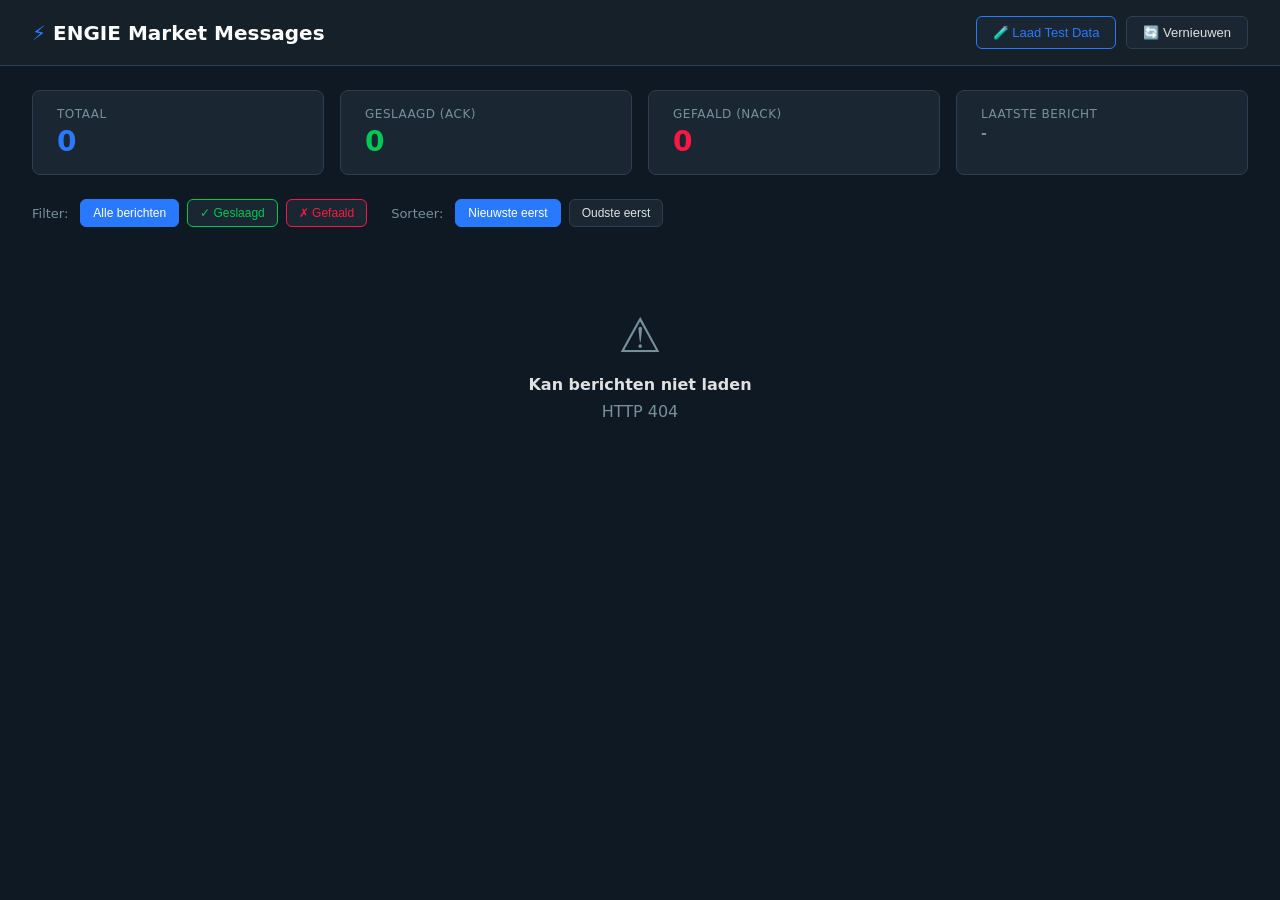
==== src/main/resources/static/index.html @ 73f0f7ab "added html css" ====
<!DOCTYPE html>
<html lang="nl">
<head>
    <meta charset="UTF-8">
    <meta name="viewport" content="width=device-width, initial-scale=1.0">
    <title>ENGIE Market Messages Dashboard</title>
    <style>
        :root {
            --green: #00c853;
            --red: #ff1744;
            --orange: #ff9100;
            --blue: #2979ff;
            --gray: #90a4ae;
            --bg: #0f1923;
            --card: #1a2733;
            --card-hover: #223344;
            --text: #e0e0e0;
            --text-muted: #78909c;
            --border: #2c3e50;
            --header-bg: #162029;
        }

        * { margin: 0; padding: 0; box-sizing: border-box; }

        body {
            font-family: 'Segoe UI', system-ui, -apple-system, sans-serif;
            background: var(--bg);
            color: var(--text);
            min-height: 100vh;
        }

        header {
            background: var(--header-bg);
            border-bottom: 1px solid var(--border);
            padding: 16px 32px;
            display: flex;
            align-items: center;
            justify-content: space-between;
            position: sticky;
            top: 0;
            z-index: 100;
        }

        header h1 {
            font-size: 20px;
            font-weight: 600;
            color: #fff;
        }

        header h1 span { color: var(--blue); }

        .header-actions {
            display: flex;
            gap: 10px;
            align-items: center;
        }

        .btn {
            padding: 8px 16px;
            border: 1px solid var(--border);
            border-radius: 6px;
            background: var(--card);
            color: var(--text);
            cursor: pointer;
            font-size: 13px;
            transition: all 0.15s;
            display: flex;
            align-items: center;
            gap: 6px;
        }

        .btn:hover { background: var(--card-hover); border-color: var(--blue); }
        .btn.active { background: var(--blue); color: #fff; border-color: var(--blue); }
        .btn-green { border-color: var(--green); color: var(--green); }
        .btn-green:hover, .btn-green.active { background: var(--green); color: #fff; }
        .btn-red { border-color: var(--red); color: var(--red); }
        .btn-red:hover, .btn-red.active { background: var(--red); color: #fff; }
        .btn-blue { border-color: var(--blue); color: var(--blue); }
        .btn-blue:hover { background: var(--blue); color: #fff; }

        .container {
            max-width: 1400px;
            margin: 0 auto;
            padding: 24px 32px;
        }

        .stats-bar {
            display: flex;
            gap: 16px;
            margin-bottom: 24px;
        }

        .stat-card {
            background: var(--card);
            border: 1px solid var(--border);
            border-radius: 8px;
            padding: 16px 24px;
            flex: 1;
            display: flex;
            flex-direction: column;
            gap: 4px;
        }

        .stat-card .label { font-size: 12px; color: var(--text-muted); text-transform: uppercase; letter-spacing: 0.5px; }
        .stat-card .value { font-size: 28px; font-weight: 700; }
        .stat-card .value.green { color: var(--green); }
        .stat-card .value.red { color: var(--red); }
        .stat-card .value.blue { color: var(--blue); }

        .filter-bar {
            display: flex;
            gap: 8px;
            margin-bottom: 20px;
            flex-wrap: wrap;
            align-items: center;
        }

        .filter-bar .label {
            font-size: 13px;
            color: var(--text-muted);
            margin-right: 4px;
        }

        .message-list {
            display: flex;
            flex-direction: column;
            gap: 8px;
        }

        .message-item {
            background: var(--card);
            border: 1px solid var(--border);
            border-radius: 8px;
            padding: 16px 20px;
            cursor: pointer;
            transition: all 0.15s;
            display: grid;
            grid-template-columns: 40px 1fr 160px 140px 120px;
            align-items: center;
            gap: 16px;
        }

        .message-item:hover {
            background: var(--card-hover);
            border-color: var(--blue);
            transform: translateX(2px);
        }

        .message-item.selected {
            border-color: var(--blue);
            background: var(--card-hover);
        }

        .status-icon {
            width: 36px;
            height: 36px;
            border-radius: 50%;
            display: flex;
            align-items: center;
            justify-content: center;
            font-size: 18px;
            font-weight: 700;
        }

        .status-icon.success { background: rgba(0,200,83,0.15); color: var(--green); }
        .status-icon.failed { background: rgba(255,23,68,0.15); color: var(--red); }
        .status-icon.processing { background: rgba(41,121,255,0.15); color: var(--blue); }
        .status-icon.parked { background: rgba(255,145,0,0.15); color: var(--orange); }

        .message-info h3 {
            font-size: 14px;
            font-weight: 600;
            margin-bottom: 3px;
        }

        .message-info .uuid {
            font-size: 12px;
            color: var(--text-muted);
            font-family: 'Cascadia Code', 'Fira Code', monospace;
        }

        .message-type { font-size: 12px; color: var(--text-muted); }
        .message-time { font-size: 12px; color: var(--text-muted); }

        .message-status {
            font-size: 12px;
            font-weight: 600;
            padding: 4px 10px;
            border-radius: 12px;
            text-align: center;
            width: fit-content;
            justify-self: end;
        }

        .message-status.COMPLETED { background: rgba(0,200,83,0.15); color: var(--green); }
        .message-status.FAILED { background: rgba(255,23,68,0.15); color: var(--red); }
        .message-status.PROCESSING { background: rgba(41,121,255,0.15); color: var(--blue); }
        .message-status.PARKED { background: rgba(255,145,0,0.15); color: var(--orange); }
        .message-status.RECEIVED { background: rgba(144,164,174,0.15); color: var(--gray); }

        /* Detail panel */
        .detail-panel {
            position: fixed;
            top: 0;
            right: -700px;
            width: 700px;
            height: 100vh;
            background: var(--header-bg);
            border-left: 1px solid var(--border);
            z-index: 200;
            transition: right 0.3s ease;
            display: flex;
            flex-direction: column;
            overflow: hidden;
        }

        .detail-panel.open { right: 0; }

        .detail-header {
            padding: 20px 24px;
            border-bottom: 1px solid var(--border);
            display: flex;
            justify-content: space-between;
            align-items: flex-start;
        }

        .detail-header h2 { font-size: 16px; font-weight: 600; }
        .detail-header .uuid-detail {
            font-size: 12px;
            color: var(--text-muted);
            font-family: 'Cascadia Code', 'Fira Code', monospace;
            margin-top: 4px;
        }

        .close-btn {
            background: none;
            border: none;
            color: var(--text-muted);
            font-size: 24px;
            cursor: pointer;
            padding: 4px;
            line-height: 1;
        }
        .close-btn:hover { color: #fff; }

        .detail-body {
            flex: 1;
            overflow-y: auto;
            padding: 24px;
        }

        .detail-meta {
            display: grid;
            grid-template-columns: 1fr 1fr;
            gap: 12px;
            margin-bottom: 28px;
        }

        .meta-item {
            background: var(--card);
            border-radius: 6px;
            padding: 10px 14px;
        }

        .meta-item .meta-label { font-size: 11px; color: var(--text-muted); text-transform: uppercase; letter-spacing: 0.5px; }
        .meta-item .meta-value { font-size: 14px; font-weight: 500; margin-top: 2px; }

        .pipeline-title {
            font-size: 15px;
            font-weight: 600;
            margin-bottom: 16px;
            color: #fff;
        }

        .pipeline {
            position: relative;
        }

        .phase-group {
            margin-bottom: 20px;
        }

        .phase-label {
            font-size: 11px;
            color: var(--text-muted);
            text-transform: uppercase;
            letter-spacing: 1px;
            padding: 6px 12px;
            background: rgba(41,121,255,0.08);
            border-radius: 4px;
            margin-bottom: 8px;
            display: inline-block;
        }

        .step-item {
            display: flex;
            align-items: flex-start;
            gap: 12px;
            padding: 10px 0;
            position: relative;
        }

        .step-item:not(:last-child)::after {
            content: '';
            position: absolute;
            left: 15px;
            top: 40px;
            bottom: -10px;
            width: 2px;
            background: var(--border);
        }

        .step-icon {
            width: 32px;
            height: 32px;
            border-radius: 50%;
            display: flex;
            align-items: center;
            justify-content: center;
            font-size: 14px;
            font-weight: 700;
            flex-shrink: 0;
            position: relative;
            z-index: 1;
        }

        .step-icon.COMPLETED { background: rgba(0,200,83,0.2); color: var(--green); }
        .step-icon.FAILED { background: rgba(255,23,68,0.2); color: var(--red); }
        .step-icon.SKIPPED { background: rgba(144,164,174,0.1); color: var(--gray); }
        .step-icon.PENDING { background: rgba(144,164,174,0.1); color: var(--gray); }
        .step-icon.IN_PROGRESS { background: rgba(41,121,255,0.2); color: var(--blue); }

        .step-content { flex: 1; min-width: 0; }

        .step-header {
            display: flex;
            justify-content: space-between;
            align-items: center;
            margin-bottom: 2px;
        }

        .step-name {
            font-size: 13px;
            font-weight: 500;
        }

        .step-code-label {
            font-size: 11px;
            color: var(--text-muted);
            font-family: 'Cascadia Code', 'Fira Code', monospace;
            background: rgba(144,164,174,0.1);
            padding: 2px 6px;
            border-radius: 3px;
        }

        .step-result {
            font-size: 12px;
            color: var(--text-muted);
            margin-top: 3px;
        }

        .step-error {
            font-size: 12px;
            color: var(--red);
            margin-top: 4px;
            background: rgba(255,23,68,0.08);
            padding: 6px 10px;
            border-radius: 4px;
            border-left: 3px solid var(--red);
        }

        .step-time {
            font-size: 11px;
            color: var(--text-muted);
            margin-top: 3px;
        }

        .overlay {
            position: fixed;
            inset: 0;
            background: rgba(0,0,0,0.5);
            z-index: 150;
            display: none;
        }

        .overlay.show { display: block; }

        .loading {
            text-align: center;
            padding: 40px;
            color: var(--text-muted);
        }

        .loading .spinner {
            width: 32px;
            height: 32px;
            border: 3px solid var(--border);
            border-top-color: var(--blue);
            border-radius: 50%;
            animation: spin 0.8s linear infinite;
            margin: 0 auto 12px;
        }

        @keyframes spin { to { transform: rotate(360deg); } }

        .empty-state {
            text-align: center;
            padding: 60px 20px;
            color: var(--text-muted);
        }

        .empty-state .icon { font-size: 48px; margin-bottom: 12px; }
        .empty-state h3 { font-size: 16px; color: var(--text); margin-bottom: 8px; }

        .response-badge {
            display: inline-block;
            font-size: 11px;
            font-weight: 700;
            padding: 2px 8px;
            border-radius: 3px;
            margin-left: 8px;
        }

        .response-badge.ACK { background: rgba(0,200,83,0.2); color: var(--green); }
        .response-badge.NACK { background: rgba(255,23,68,0.2); color: var(--red); }

        .toast {
            position: fixed;
            bottom: 24px;
            right: 24px;
            background: var(--card);
            border: 1px solid var(--green);
            color: var(--green);
            padding: 12px 20px;
            border-radius: 8px;
            font-size: 13px;
            z-index: 300;
            transform: translateY(100px);
            opacity: 0;
            transition: all 0.3s;
        }

        .toast.show { transform: translateY(0); opacity: 1; }

        .sort-btn {
            font-size: 12px;
            padding: 6px 12px;
        }

        @media (max-width: 900px) {
            .message-item {
                grid-template-columns: 36px 1fr;
                gap: 10px;
            }
            .message-type, .message-time { display: none; }
            .detail-panel { width: 100%; right: -100%; }
        }
    </style>
</head>
<body>

<header>
    <h1><span>⚡</span> ENGIE Market Messages</h1>
    <div class="header-actions">
        <button class="btn btn-blue" onclick="loadTestData()">🧪 Laad Test Data</button>
        <button class="btn" onclick="loadMessages()">🔄 Vernieuwen</button>
    </div>
</header>

<div class="container">
    <div class="stats-bar">
        <div class="stat-card">
            <span class="label">Totaal</span>
            <span class="value blue" id="totalCount">0</span>
        </div>
        <div class="stat-card">
            <span class="label">Geslaagd (ACK)</span>
            <span class="value green" id="successCount">0</span>
        </div>
        <div class="stat-card">
            <span class="label">Gefaald (NACK)</span>
            <span class="value red" id="failedCount">0</span>
        </div>
        <div class="stat-card">
            <span class="label">Laatste bericht</span>
            <span class="value" id="lastTime" style="font-size:14px; color: var(--text-muted)">-</span>
        </div>
    </div>

    <div class="filter-bar">
        <span class="label">Filter:</span>
        <button class="btn sort-btn active" data-filter="all" onclick="setFilter('all')">Alle berichten</button>
        <button class="btn sort-btn btn-green" data-filter="success" onclick="setFilter('success')">✓ Geslaagd</button>
        <button class="btn sort-btn btn-red" data-filter="failed" onclick="setFilter('failed')">✗ Gefaald</button>
        <span class="label" style="margin-left: 16px;">Sorteer:</span>
        <button class="btn sort-btn active" data-sort="newest" onclick="setSort('newest')">Nieuwste eerst</button>
        <button class="btn sort-btn" data-sort="oldest" onclick="setSort('oldest')">Oudste eerst</button>
    </div>

    <div class="message-list" id="messageList">
        <div class="loading">
            <div class="spinner"></div>
            Berichten laden...
        </div>
    </div>
</div>

<div class="overlay" id="overlay" onclick="closeDetail()"></div>

<div class="detail-panel" id="detailPanel">
    <div class="detail-header">
        <div>
            <h2 id="detailTitle">Bericht Details</h2>
            <div class="uuid-detail" id="detailUuid"></div>
        </div>
        <button class="close-btn" onclick="closeDetail()">×</button>
    </div>
    <div class="detail-body" id="detailBody">
        <!-- Filled by JS -->
    </div>
</div>

<div class="toast" id="toast"></div>

<script>
    const API_BASE = '/api/messages';
    let allMessages = [];
    let currentFilter = 'all';
    let currentSort = 'newest';

    // Startup
    document.addEventListener('DOMContentLoaded', loadMessages);

    async function loadMessages() {
        const list = document.getElementById('messageList');
        list.innerHTML = '<div class="loading"><div class="spinner"></div>Berichten laden...</div>';

        try {
            const res = await fetch(API_BASE);
            if (!res.ok) throw new Error(`HTTP ${res.status}`);
            allMessages = await res.json();
            updateStats();
            renderMessages();
        } catch (e) {
            list.innerHTML = `<div class="empty-state">
                <div class="icon">⚠️</div>
                <h3>Kan berichten niet laden</h3>
                <p>${e.message}</p>
            </div>`;
        }
    }

    function updateStats() {
        const total = allMessages.length;
        const success = allMessages.filter(m => m.responseType === 'ACK').length;
        const failed = allMessages.filter(m => m.responseType === 'NACK' || m.status === 'FAILED').length;

        document.getElementById('totalCount').textContent = total;
        document.getElementById('successCount').textContent = success;
        document.getElementById('failedCount').textContent = failed;

        if (total > 0) {
            const sorted = [...allMessages].sort((a, b) =>
                new Date(b.receivedAt) - new Date(a.receivedAt));
            document.getElementById('lastTime').textContent = formatTime(sorted[0].receivedAt);
        }
    }

    function renderMessages() {
        const list = document.getElementById('messageList');
        let filtered = [...allMessages];

        // Apply filter
        if (currentFilter === 'success') {
            filtered = filtered.filter(m => m.responseType === 'ACK');
        } else if (currentFilter === 'failed') {
            filtered = filtered.filter(m => m.responseType === 'NACK' || m.status === 'FAILED');
        }

        // Apply sort
        filtered.sort((a, b) => {
            const da = new Date(a.receivedAt);
            const db = new Date(b.receivedAt);
            return currentSort === 'newest' ? db - da : da - db;
        });

        if (filtered.length === 0) {
            list.innerHTML = `<div class="empty-state">
                <div class="icon">📭</div>
                <h3>Geen berichten gevonden</h3>
                <p>${currentFilter !== 'all' ? 'Probeer een ander filter' : 'Klik op "Laad Test Data" om te beginnen'}</p>
            </div>`;
            return;
        }

        list.innerHTML = filtered.map(m => {
            const isSuccess = m.responseType === 'ACK';
            const isFailed = m.responseType === 'NACK' || m.status === 'FAILED';
            const isParked = m.status === 'PARKED';
            const statusClass = isSuccess ? 'success' : isFailed ? 'failed' : isParked ? 'parked' : 'processing';
            const icon = isSuccess ? '✓' : isFailed ? '✗' : isParked ? '⏸' : '⟳';

            const failedSteps = (m.steps || []).filter(s => s.status === 'FAILED').length;
            const totalSteps = (m.steps || []).length;
            const passedSteps = (m.steps || []).filter(s => s.status === 'COMPLETED').length;

            return `<div class="message-item" onclick="openDetail('${m.messageUuid}')">
                <div class="status-icon ${statusClass}">${icon}</div>
                <div class="message-info">
                    <h3>${m.messageType || 'Onbekend type'}
                        ${m.responseType ? `<span class="response-badge ${m.responseType}">${m.responseType}</span>` : ''}
                    </h3>
                    <div class="uuid">${m.messageUuid}</div>
                </div>
                <div class="message-type">
                    <div style="font-size:12px">Stappen: ${passedSteps}/${totalSteps} ✓</div>
                    ${failedSteps > 0 ? `<div style="font-size:12px; color:var(--red)">${failedSteps} gefaald</div>` : ''}
                </div>
                <div class="message-time">${formatTime(m.receivedAt)}</div>
                <div class="message-status ${m.status}">${m.status}</div>
            </div>`;
        }).join('');
    }

    async function openDetail(uuid) {
        const panel = document.getElementById('detailPanel');
        const overlay = document.getElementById('overlay');
        const body = document.getElementById('detailBody');

        panel.classList.add('open');
        overlay.classList.add('show');
        body.innerHTML = '<div class="loading"><div class="spinner"></div>Details laden...</div>';

        try {
            const res = await fetch(`${API_BASE}/${uuid}`);
            if (!res.ok) throw new Error(`HTTP ${res.status}`);
            const msg = await res.json();

            document.getElementById('detailTitle').innerHTML =
                `${msg.messageType || 'Bericht'} ${msg.responseType ? `<span class="response-badge ${msg.responseType}">${msg.responseType}</span>` : ''}`;
            document.getElementById('detailUuid').textContent = msg.messageUuid;

            const metaHtml = `
                <div class="detail-meta">
                    <div class="meta-item">
                        <div class="meta-label">Status</div>
                        <div class="meta-value">${msg.status}</div>
                    </div>
                    <div class="meta-item">
                        <div class="meta-label">Prioriteit</div>
                        <div class="meta-value">${msg.priority || '-'}</div>
                    </div>
                    <div class="meta-item">
                        <div class="meta-label">Ontvangen</div>
                        <div class="meta-value">${formatTime(msg.receivedAt)}</div>
                    </div>
                    <div class="meta-item">
                        <div class="meta-label">Afgerond</div>
                        <div class="meta-value">${msg.completedAt ? formatTime(msg.completedAt) : '-'}</div>
                    </div>
                    <div class="meta-item">
                        <div class="meta-label">Huidige stap</div>
                        <div class="meta-value">${msg.currentStep || '-'}</div>
                    </div>
                    <div class="meta-item">
                        <div class="meta-label">Response Type</div>
                        <div class="meta-value">${msg.responseType || '-'}</div>
                    </div>
                </div>`;

            // Group steps by phase
            const steps = msg.steps || [];
            const phases = {};
            steps.forEach(s => {
                if (!phases[s.phaseName]) phases[s.phaseName] = [];
                phases[s.phaseName].push(s);
            });

            let pipelineHtml = '<div class="pipeline-title">Pipeline Stappen</div><div class="pipeline">';

            for (const [phase, phaseSteps] of Object.entries(phases)) {
                pipelineHtml += `<div class="phase-group">
                    <div class="phase-label">${phase}</div>`;

                phaseSteps.forEach(s => {
                    const icon = getStepIcon(s.status);
                    const duration = s.startedAt && s.completedAt ?
                        `${(new Date(s.completedAt) - new Date(s.startedAt))}ms` : '';

                    pipelineHtml += `<div class="step-item">
                        <div class="step-icon ${s.status}">${icon}</div>
                        <div class="step-content">
                            <div class="step-header">
                                <span class="step-name">${s.stepName}</span>
                                <span class="step-code-label">${s.stepCode}</span>
                            </div>
                            ${s.resultMessage ? `<div class="step-result">${escapeHtml(s.resultMessage)}</div>` : ''}
                            ${s.errorMessage ? `<div class="step-error">⚠ ${escapeHtml(s.errorMessage)}</div>` : ''}
                            ${duration ? `<div class="step-time">⏱ ${duration}</div>` : ''}
                        </div>
                    </div>`;
                });

                pipelineHtml += '</div>';
            }

            pipelineHtml += '</div>';
            body.innerHTML = metaHtml + pipelineHtml;
        } catch (e) {
            body.innerHTML = `<div class="empty-state"><h3>Fout bij laden</h3><p>${e.message}</p></div>`;
        }
    }

    function closeDetail() {
        document.getElementById('detailPanel').classList.remove('open');
        document.getElementById('overlay').classList.remove('show');
    }

    function setFilter(filter) {
        currentFilter = filter;
        document.querySelectorAll('[data-filter]').forEach(b => {
            b.classList.toggle('active', b.dataset.filter === filter);
        });
        renderMessages();
    }

    function setSort(sort) {
        currentSort = sort;
        document.querySelectorAll('[data-sort]').forEach(b => {
            b.classList.toggle('active', b.dataset.sort === sort);
        });
        renderMessages();
    }

    async function loadTestData() {
        const btn = event.target;
        btn.disabled = true;
        btn.textContent = '⏳ Laden...';

        try {
            const res = await fetch('/api/test/seed', { method: 'POST' });
            if (!res.ok) throw new Error(`HTTP ${res.status}`);
            const data = await res.json();
            showToast(`✓ ${data.message}`);
            await loadMessages();
        } catch (e) {
            showToast(`✗ Fout: ${e.message}`);
        } finally {
            btn.disabled = false;
            btn.textContent = '🧪 Laad Test Data';
        }
    }

    function getStepIcon(status) {
        switch(status) {
            case 'COMPLETED': return '✓';
            case 'FAILED': return '✗';
            case 'SKIPPED': return '–';
            case 'IN_PROGRESS': return '⟳';
            default: return '○';
        }
    }

    function formatTime(dateStr) {
        if (!dateStr) return '-';
        const d = new Date(dateStr);
        return d.toLocaleString('nl-NL', {
            day: '2-digit', month: '2-digit', year: 'numeric',
            hour: '2-digit', minute: '2-digit', second: '2-digit'
        });
    }

    function escapeHtml(str) {
        const div = document.createElement('div');
        div.textContent = str;
        return div.innerHTML;
    }

    function showToast(msg) {
        const toast = document.getElementById('toast');
        toast.textContent = msg;
        toast.classList.add('show');
        setTimeout(() => toast.classList.remove('show'), 3000);
    }

    // Keyboard shortcut
    document.addEventListener('keydown', e => {
        if (e.key === 'Escape') closeDetail();
    });
</script>

</body>
</html>
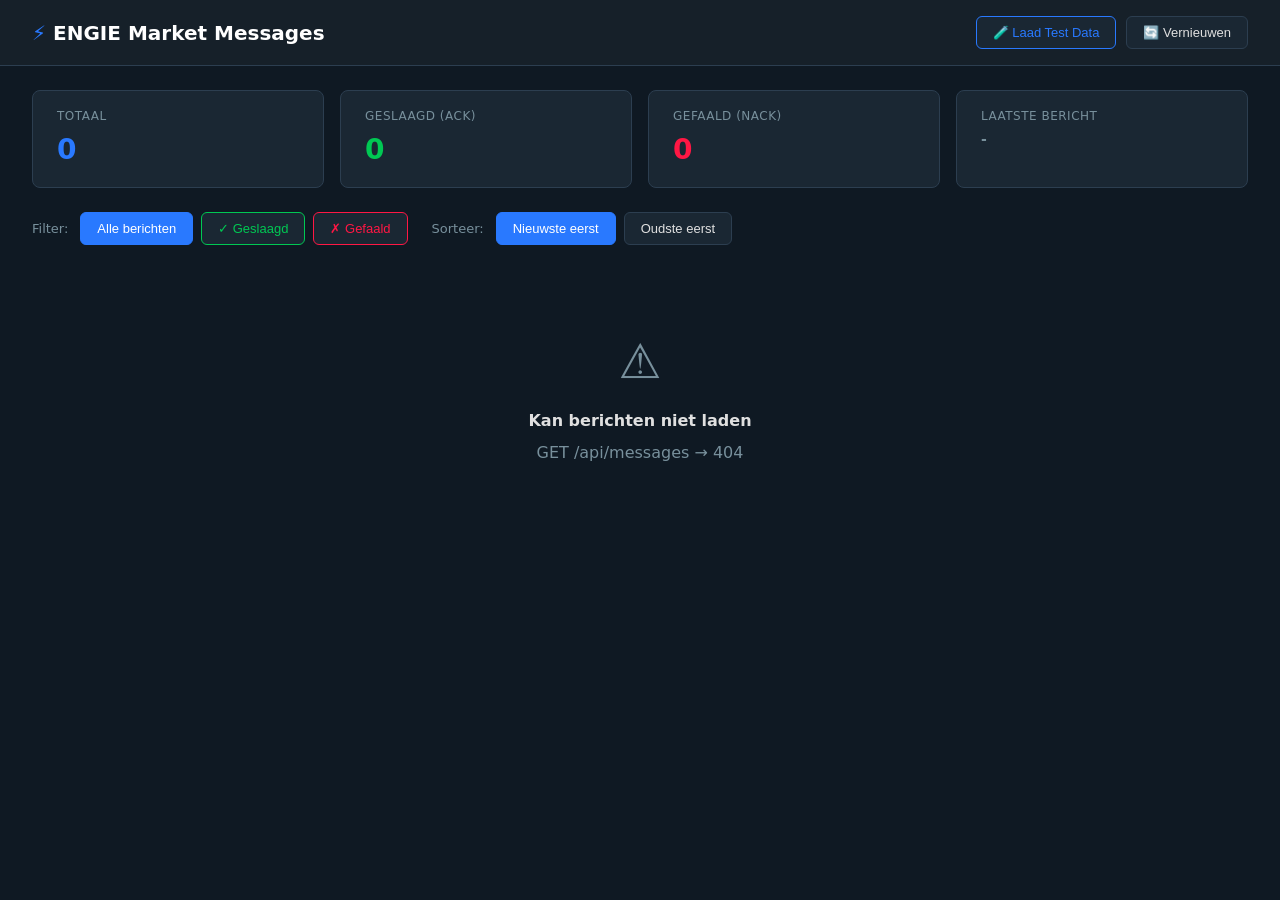
==== commit b202274c: "website" ====
--- a/src/main/resources/static/index.html
+++ b/src/main/resources/static/index.html
@@ -4,790 +4,91 @@
     <meta charset="UTF-8">
     <meta name="viewport" content="width=device-width, initial-scale=1.0">
     <title>ENGIE Market Messages Dashboard</title>
-    <style>
-        :root {
-            --green: #00c853;
-            --red: #ff1744;
-            --orange: #ff9100;
-            --blue: #2979ff;
-            --gray: #90a4ae;
-            --bg: #0f1923;
-            --card: #1a2733;
-            --card-hover: #223344;
-            --text: #e0e0e0;
-            --text-muted: #78909c;
-            --border: #2c3e50;
-            --header-bg: #162029;
-        }
-
-        * { margin: 0; padding: 0; box-sizing: border-box; }
-
-        body {
-            font-family: 'Segoe UI', system-ui, -apple-system, sans-serif;
-            background: var(--bg);
-            color: var(--text);
-            min-height: 100vh;
-        }
-
-        header {
-            background: var(--header-bg);
-            border-bottom: 1px solid var(--border);
-            padding: 16px 32px;
-            display: flex;
-            align-items: center;
-            justify-content: space-between;
-            position: sticky;
-            top: 0;
-            z-index: 100;
-        }
-
-        header h1 {
-            font-size: 20px;
-            font-weight: 600;
-            color: #fff;
-        }
-
-        header h1 span { color: var(--blue); }
-
-        .header-actions {
-            display: flex;
-            gap: 10px;
-            align-items: center;
-        }
-
-        .btn {
-            padding: 8px 16px;
-            border: 1px solid var(--border);
-            border-radius: 6px;
-            background: var(--card);
-            color: var(--text);
-            cursor: pointer;
-            font-size: 13px;
-            transition: all 0.15s;
-            display: flex;
-            align-items: center;
-            gap: 6px;
-        }
-
-        .btn:hover { background: var(--card-hover); border-color: var(--blue); }
-        .btn.active { background: var(--blue); color: #fff; border-color: var(--blue); }
-        .btn-green { border-color: var(--green); color: var(--green); }
-        .btn-green:hover, .btn-green.active { background: var(--green); color: #fff; }
-        .btn-red { border-color: var(--red); color: var(--red); }
-        .btn-red:hover, .btn-red.active { background: var(--red); color: #fff; }
-        .btn-blue { border-color: var(--blue); color: var(--blue); }
-        .btn-blue:hover { background: var(--blue); color: #fff; }
-
-        .container {
-            max-width: 1400px;
-            margin: 0 auto;
-            padding: 24px 32px;
-        }
-
-        .stats-bar {
-            display: flex;
-            gap: 16px;
-            margin-bottom: 24px;
-        }
-
-        .stat-card {
-            background: var(--card);
-            border: 1px solid var(--border);
-            border-radius: 8px;
-            padding: 16px 24px;
-            flex: 1;
-            display: flex;
-            flex-direction: column;
-            gap: 4px;
-        }
-
-        .stat-card .label { font-size: 12px; color: var(--text-muted); text-transform: uppercase; letter-spacing: 0.5px; }
-        .stat-card .value { font-size: 28px; font-weight: 700; }
-        .stat-card .value.green { color: var(--green); }
-        .stat-card .value.red { color: var(--red); }
-        .stat-card .value.blue { color: var(--blue); }
-
-        .filter-bar {
-            display: flex;
-            gap: 8px;
-            margin-bottom: 20px;
-            flex-wrap: wrap;
-            align-items: center;
-        }
-
-        .filter-bar .label {
-            font-size: 13px;
-            color: var(--text-muted);
-            margin-right: 4px;
-        }
-
-        .message-list {
-            display: flex;
-            flex-direction: column;
-            gap: 8px;
-        }
-
-        .message-item {
-            background: var(--card);
-            border: 1px solid var(--border);
-            border-radius: 8px;
-            padding: 16px 20px;
-            cursor: pointer;
-            transition: all 0.15s;
-            display: grid;
-            grid-template-columns: 40px 1fr 160px 140px 120px;
-            align-items: center;
-            gap: 16px;
-        }
-
-        .message-item:hover {
-            background: var(--card-hover);
-            border-color: var(--blue);
-            transform: translateX(2px);
-        }
-
-        .message-item.selected {
-            border-color: var(--blue);
-            background: var(--card-hover);
-        }
-
-        .status-icon {
-            width: 36px;
-            height: 36px;
-            border-radius: 50%;
-            display: flex;
-            align-items: center;
-            justify-content: center;
-            font-size: 18px;
-            font-weight: 700;
-        }
-
-        .status-icon.success { background: rgba(0,200,83,0.15); color: var(--green); }
-        .status-icon.failed { background: rgba(255,23,68,0.15); color: var(--red); }
-        .status-icon.processing { background: rgba(41,121,255,0.15); color: var(--blue); }
-        .status-icon.parked { background: rgba(255,145,0,0.15); color: var(--orange); }
-
-        .message-info h3 {
-            font-size: 14px;
-            font-weight: 600;
-            margin-bottom: 3px;
-        }
-
-        .message-info .uuid {
-            font-size: 12px;
-            color: var(--text-muted);
-            font-family: 'Cascadia Code', 'Fira Code', monospace;
-        }
-
-        .message-type { font-size: 12px; color: var(--text-muted); }
-        .message-time { font-size: 12px; color: var(--text-muted); }
-
-        .message-status {
-            font-size: 12px;
-            font-weight: 600;
-            padding: 4px 10px;
-            border-radius: 12px;
-            text-align: center;
-            width: fit-content;
-            justify-self: end;
-        }
-
-        .message-status.COMPLETED { background: rgba(0,200,83,0.15); color: var(--green); }
-        .message-status.FAILED { background: rgba(255,23,68,0.15); color: var(--red); }
-        .message-status.PROCESSING { background: rgba(41,121,255,0.15); color: var(--blue); }
-        .message-status.PARKED { background: rgba(255,145,0,0.15); color: var(--orange); }
-        .message-status.RECEIVED { background: rgba(144,164,174,0.15); color: var(--gray); }
-
-        /* Detail panel */
-        .detail-panel {
-            position: fixed;
-            top: 0;
-            right: -700px;
-            width: 700px;
-            height: 100vh;
-            background: var(--header-bg);
-            border-left: 1px solid var(--border);
-            z-index: 200;
-            transition: right 0.3s ease;
-            display: flex;
-            flex-direction: column;
-            overflow: hidden;
-        }
-
-        .detail-panel.open { right: 0; }
-
-        .detail-header {
-            padding: 20px 24px;
-            border-bottom: 1px solid var(--border);
-            display: flex;
-            justify-content: space-between;
-            align-items: flex-start;
-        }
-
-        .detail-header h2 { font-size: 16px; font-weight: 600; }
-        .detail-header .uuid-detail {
-            font-size: 12px;
-            color: var(--text-muted);
-            font-family: 'Cascadia Code', 'Fira Code', monospace;
-            margin-top: 4px;
-        }
-
-        .close-btn {
-            background: none;
-            border: none;
-            color: var(--text-muted);
-            font-size: 24px;
-            cursor: pointer;
-            padding: 4px;
-            line-height: 1;
-        }
-        .close-btn:hover { color: #fff; }
-
-        .detail-body {
-            flex: 1;
-            overflow-y: auto;
-            padding: 24px;
-        }
-
-        .detail-meta {
-            display: grid;
-            grid-template-columns: 1fr 1fr;
-            gap: 12px;
-            margin-bottom: 28px;
-        }
-
-        .meta-item {
-            background: var(--card);
-            border-radius: 6px;
-            padding: 10px 14px;
-        }
-
-        .meta-item .meta-label { font-size: 11px; color: var(--text-muted); text-transform: uppercase; letter-spacing: 0.5px; }
-        .meta-item .meta-value { font-size: 14px; font-weight: 500; margin-top: 2px; }
-
-        .pipeline-title {
-            font-size: 15px;
-            font-weight: 600;
-            margin-bottom: 16px;
-            color: #fff;
-        }
-
-        .pipeline {
-            position: relative;
-        }
-
-        .phase-group {
-            margin-bottom: 20px;
-        }
-
-        .phase-label {
-            font-size: 11px;
-            color: var(--text-muted);
-            text-transform: uppercase;
-            letter-spacing: 1px;
-            padding: 6px 12px;
-            background: rgba(41,121,255,0.08);
-            border-radius: 4px;
-            margin-bottom: 8px;
-            display: inline-block;
-        }
-
-        .step-item {
-            display: flex;
-            align-items: flex-start;
-            gap: 12px;
-            padding: 10px 0;
-            position: relative;
-        }
-
-        .step-item:not(:last-child)::after {
-            content: '';
-            position: absolute;
-            left: 15px;
-            top: 40px;
-            bottom: -10px;
-            width: 2px;
-            background: var(--border);
-        }
-
-        .step-icon {
-            width: 32px;
-            height: 32px;
-            border-radius: 50%;
-            display: flex;
-            align-items: center;
-            justify-content: center;
-            font-size: 14px;
-            font-weight: 700;
-            flex-shrink: 0;
-            position: relative;
-            z-index: 1;
-        }
-
-        .step-icon.COMPLETED { background: rgba(0,200,83,0.2); color: var(--green); }
-        .step-icon.FAILED { background: rgba(255,23,68,0.2); color: var(--red); }
-        .step-icon.SKIPPED { background: rgba(144,164,174,0.1); color: var(--gray); }
-        .step-icon.PENDING { background: rgba(144,164,174,0.1); color: var(--gray); }
-        .step-icon.IN_PROGRESS { background: rgba(41,121,255,0.2); color: var(--blue); }
-
-        .step-content { flex: 1; min-width: 0; }
-
-        .step-header {
-            display: flex;
-            justify-content: space-between;
-            align-items: center;
-            margin-bottom: 2px;
-        }
-
-        .step-name {
-            font-size: 13px;
-            font-weight: 500;
-        }
-
-        .step-code-label {
-            font-size: 11px;
-            color: var(--text-muted);
-            font-family: 'Cascadia Code', 'Fira Code', monospace;
-            background: rgba(144,164,174,0.1);
-            padding: 2px 6px;
-            border-radius: 3px;
-        }
-
-        .step-result {
-            font-size: 12px;
-            color: var(--text-muted);
-            margin-top: 3px;
-        }
-
-        .step-error {
-            font-size: 12px;
-            color: var(--red);
-            margin-top: 4px;
-            background: rgba(255,23,68,0.08);
-            padding: 6px 10px;
-            border-radius: 4px;
-            border-left: 3px solid var(--red);
-        }
-
-        .step-time {
-            font-size: 11px;
-            color: var(--text-muted);
-            margin-top: 3px;
-        }
-
-        .overlay {
-            position: fixed;
-            inset: 0;
-            background: rgba(0,0,0,0.5);
-            z-index: 150;
-            display: none;
-        }
-
-        .overlay.show { display: block; }
-
-        .loading {
-            text-align: center;
-            padding: 40px;
-            color: var(--text-muted);
-        }
-
-        .loading .spinner {
-            width: 32px;
-            height: 32px;
-            border: 3px solid var(--border);
-            border-top-color: var(--blue);
-            border-radius: 50%;
-            animation: spin 0.8s linear infinite;
-            margin: 0 auto 12px;
-        }
-
-        @keyframes spin { to { transform: rotate(360deg); } }
-
-        .empty-state {
-            text-align: center;
-            padding: 60px 20px;
-            color: var(--text-muted);
-        }
-
-        .empty-state .icon { font-size: 48px; margin-bottom: 12px; }
-        .empty-state h3 { font-size: 16px; color: var(--text); margin-bottom: 8px; }
-
-        .response-badge {
-            display: inline-block;
-            font-size: 11px;
-            font-weight: 700;
-            padding: 2px 8px;
-            border-radius: 3px;
-            margin-left: 8px;
-        }
-
-        .response-badge.ACK { background: rgba(0,200,83,0.2); color: var(--green); }
-        .response-badge.NACK { background: rgba(255,23,68,0.2); color: var(--red); }
-
-        .toast {
-            position: fixed;
-            bottom: 24px;
-            right: 24px;
-            background: var(--card);
-            border: 1px solid var(--green);
-            color: var(--green);
-            padding: 12px 20px;
-            border-radius: 8px;
-            font-size: 13px;
-            z-index: 300;
-            transform: translateY(100px);
-            opacity: 0;
-            transition: all 0.3s;
-        }
-
-        .toast.show { transform: translateY(0); opacity: 1; }
-
-        .sort-btn {
-            font-size: 12px;
-            padding: 6px 12px;
-        }
-
-        @media (max-width: 900px) {
-            .message-item {
-                grid-template-columns: 36px 1fr;
-                gap: 10px;
-            }
-            .message-type, .message-time { display: none; }
-            .detail-panel { width: 100%; right: -100%; }
-        }
-    </style>
+    <link rel="stylesheet" href="css/variables.css">
+    <link rel="stylesheet" href="css/base.css">
+    <link rel="stylesheet" href="css/header.css">
+    <link rel="stylesheet" href="css/stats.css">
+    <link rel="stylesheet" href="css/filters.css">
+    <link rel="stylesheet" href="css/messages.css">
+    <link rel="stylesheet" href="css/detail-panel.css">
+    <link rel="stylesheet" href="css/pipeline.css">
+    <link rel="stylesheet" href="css/errors.css">
+    <link rel="stylesheet" href="css/components.css">
 </head>
 <body>
 
+<!-- ==================== HEADER ==================== -->
 <header>
-    <h1><span>⚡</span> ENGIE Market Messages</h1>
+    <h1><span class="accent">⚡</span> ENGIE Market Messages</h1>
     <div class="header-actions">
-        <button class="btn btn-blue" onclick="loadTestData()">🧪 Laad Test Data</button>
-        <button class="btn" onclick="loadMessages()">🔄 Vernieuwen</button>
+        <button class="btn btn-blue" id="seedBtn" onclick="App.seedTestData()">🧪 Laad Test Data</button>
+        <button class="btn" onclick="App.refresh()">🔄 Vernieuwen</button>
     </div>
 </header>
 
+<!-- ==================== MAIN CONTENT ==================== -->
 <div class="container">
+
+    <!-- Stats cards -->
     <div class="stats-bar">
         <div class="stat-card">
             <span class="label">Totaal</span>
-            <span class="value blue" id="totalCount">0</span>
+            <span class="value blue" id="statTotal">0</span>
         </div>
         <div class="stat-card">
             <span class="label">Geslaagd (ACK)</span>
-            <span class="value green" id="successCount">0</span>
+            <span class="value green" id="statSuccess">0</span>
         </div>
         <div class="stat-card">
             <span class="label">Gefaald (NACK)</span>
-            <span class="value red" id="failedCount">0</span>
+            <span class="value red" id="statFailed">0</span>
         </div>
         <div class="stat-card">
             <span class="label">Laatste bericht</span>
-            <span class="value" id="lastTime" style="font-size:14px; color: var(--text-muted)">-</span>
+            <span class="value muted" id="statLastTime">-</span>
         </div>
     </div>
 
+    <!-- Filter & sort bar -->
     <div class="filter-bar">
         <span class="label">Filter:</span>
-        <button class="btn sort-btn active" data-filter="all" onclick="setFilter('all')">Alle berichten</button>
-        <button class="btn sort-btn btn-green" data-filter="success" onclick="setFilter('success')">✓ Geslaagd</button>
-        <button class="btn sort-btn btn-red" data-filter="failed" onclick="setFilter('failed')">✗ Gefaald</button>
-        <span class="label" style="margin-left: 16px;">Sorteer:</span>
-        <button class="btn sort-btn active" data-sort="newest" onclick="setSort('newest')">Nieuwste eerst</button>
-        <button class="btn sort-btn" data-sort="oldest" onclick="setSort('oldest')">Oudste eerst</button>
+        <button class="btn filter-btn active" data-filter="all"     onclick="App.setFilter('all')">Alle berichten</button>
+        <button class="btn filter-btn btn-green" data-filter="success" onclick="App.setFilter('success')">✓ Geslaagd</button>
+        <button class="btn filter-btn btn-red"   data-filter="failed"  onclick="App.setFilter('failed')">✗ Gefaald</button>
+
+        <span class="label spacer">Sorteer:</span>
+        <button class="btn filter-btn active" data-sort="newest" onclick="App.setSort('newest')">Nieuwste eerst</button>
+        <button class="btn filter-btn"        data-sort="oldest" onclick="App.setSort('oldest')">Oudste eerst</button>
     </div>
 
+    <!-- Message list -->
     <div class="message-list" id="messageList">
-        <div class="loading">
-            <div class="spinner"></div>
-            Berichten laden...
-        </div>
+        <div class="loading"><div class="spinner"></div>Berichten laden...</div>
     </div>
 </div>
 
-<div class="overlay" id="overlay" onclick="closeDetail()"></div>
+<!-- ==================== DETAIL SLIDE-IN PANEL ==================== -->
+<div class="overlay" id="overlay" onclick="App.closeDetail()"></div>
 
 <div class="detail-panel" id="detailPanel">
     <div class="detail-header">
         <div>
             <h2 id="detailTitle">Bericht Details</h2>
-            <div class="uuid-detail" id="detailUuid"></div>
+            <div class="uuid-label" id="detailUuid"></div>
         </div>
-        <button class="close-btn" onclick="closeDetail()">×</button>
+        <button class="close-btn" onclick="App.closeDetail()">×</button>
     </div>
-    <div class="detail-body" id="detailBody">
-        <!-- Filled by JS -->
-    </div>
+    <div class="detail-body" id="detailBody"></div>
 </div>
 
+<!-- ==================== TOAST ==================== -->
 <div class="toast" id="toast"></div>
 
-<script>
-    const API_BASE = '/api/messages';
-    let allMessages = [];
-    let currentFilter = 'all';
-    let currentSort = 'newest';
-
-    // Startup
-    document.addEventListener('DOMContentLoaded', loadMessages);
-
-    async function loadMessages() {
-        const list = document.getElementById('messageList');
-        list.innerHTML = '<div class="loading"><div class="spinner"></div>Berichten laden...</div>';
-
-        try {
-            const res = await fetch(API_BASE);
-            if (!res.ok) throw new Error(`HTTP ${res.status}`);
-            allMessages = await res.json();
-            updateStats();
-            renderMessages();
-        } catch (e) {
-            list.innerHTML = `<div class="empty-state">
-                <div class="icon">⚠️</div>
-                <h3>Kan berichten niet laden</h3>
-                <p>${e.message}</p>
-            </div>`;
-        }
-    }
-
-    function updateStats() {
-        const total = allMessages.length;
-        const success = allMessages.filter(m => m.responseType === 'ACK').length;
-        const failed = allMessages.filter(m => m.responseType === 'NACK' || m.status === 'FAILED').length;
-
-        document.getElementById('totalCount').textContent = total;
-        document.getElementById('successCount').textContent = success;
-        document.getElementById('failedCount').textContent = failed;
-
-        if (total > 0) {
-            const sorted = [...allMessages].sort((a, b) =>
-                new Date(b.receivedAt) - new Date(a.receivedAt));
-            document.getElementById('lastTime').textContent = formatTime(sorted[0].receivedAt);
-        }
-    }
-
-    function renderMessages() {
-        const list = document.getElementById('messageList');
-        let filtered = [...allMessages];
-
-        // Apply filter
-        if (currentFilter === 'success') {
-            filtered = filtered.filter(m => m.responseType === 'ACK');
-        } else if (currentFilter === 'failed') {
-            filtered = filtered.filter(m => m.responseType === 'NACK' || m.status === 'FAILED');
-        }
-
-        // Apply sort
-        filtered.sort((a, b) => {
-            const da = new Date(a.receivedAt);
-            const db = new Date(b.receivedAt);
-            return currentSort === 'newest' ? db - da : da - db;
-        });
-
-        if (filtered.length === 0) {
-            list.innerHTML = `<div class="empty-state">
-                <div class="icon">📭</div>
-                <h3>Geen berichten gevonden</h3>
-                <p>${currentFilter !== 'all' ? 'Probeer een ander filter' : 'Klik op "Laad Test Data" om te beginnen'}</p>
-            </div>`;
-            return;
-        }
-
-        list.innerHTML = filtered.map(m => {
-            const isSuccess = m.responseType === 'ACK';
-            const isFailed = m.responseType === 'NACK' || m.status === 'FAILED';
-            const isParked = m.status === 'PARKED';
-            const statusClass = isSuccess ? 'success' : isFailed ? 'failed' : isParked ? 'parked' : 'processing';
-            const icon = isSuccess ? '✓' : isFailed ? '✗' : isParked ? '⏸' : '⟳';
-
-            const failedSteps = (m.steps || []).filter(s => s.status === 'FAILED').length;
-            const totalSteps = (m.steps || []).length;
-            const passedSteps = (m.steps || []).filter(s => s.status === 'COMPLETED').length;
-
-            return `<div class="message-item" onclick="openDetail('${m.messageUuid}')">
-                <div class="status-icon ${statusClass}">${icon}</div>
-                <div class="message-info">
-                    <h3>${m.messageType || 'Onbekend type'}
-                        ${m.responseType ? `<span class="response-badge ${m.responseType}">${m.responseType}</span>` : ''}
-                    </h3>
-                    <div class="uuid">${m.messageUuid}</div>
-                </div>
-                <div class="message-type">
-                    <div style="font-size:12px">Stappen: ${passedSteps}/${totalSteps} ✓</div>
-                    ${failedSteps > 0 ? `<div style="font-size:12px; color:var(--red)">${failedSteps} gefaald</div>` : ''}
-                </div>
-                <div class="message-time">${formatTime(m.receivedAt)}</div>
-                <div class="message-status ${m.status}">${m.status}</div>
-            </div>`;
-        }).join('');
-    }
-
-    async function openDetail(uuid) {
-        const panel = document.getElementById('detailPanel');
-        const overlay = document.getElementById('overlay');
-        const body = document.getElementById('detailBody');
-
-        panel.classList.add('open');
-        overlay.classList.add('show');
-        body.innerHTML = '<div class="loading"><div class="spinner"></div>Details laden...</div>';
-
-        try {
-            const res = await fetch(`${API_BASE}/${uuid}`);
-            if (!res.ok) throw new Error(`HTTP ${res.status}`);
-            const msg = await res.json();
-
-            document.getElementById('detailTitle').innerHTML =
-                `${msg.messageType || 'Bericht'} ${msg.responseType ? `<span class="response-badge ${msg.responseType}">${msg.responseType}</span>` : ''}`;
-            document.getElementById('detailUuid').textContent = msg.messageUuid;
-
-            const metaHtml = `
-                <div class="detail-meta">
-                    <div class="meta-item">
-                        <div class="meta-label">Status</div>
-                        <div class="meta-value">${msg.status}</div>
-                    </div>
-                    <div class="meta-item">
-                        <div class="meta-label">Prioriteit</div>
-                        <div class="meta-value">${msg.priority || '-'}</div>
-                    </div>
-                    <div class="meta-item">
-                        <div class="meta-label">Ontvangen</div>
-                        <div class="meta-value">${formatTime(msg.receivedAt)}</div>
-                    </div>
-                    <div class="meta-item">
-                        <div class="meta-label">Afgerond</div>
-                        <div class="meta-value">${msg.completedAt ? formatTime(msg.completedAt) : '-'}</div>
-                    </div>
-                    <div class="meta-item">
-                        <div class="meta-label">Huidige stap</div>
-                        <div class="meta-value">${msg.currentStep || '-'}</div>
-                    </div>
-                    <div class="meta-item">
-                        <div class="meta-label">Response Type</div>
-                        <div class="meta-value">${msg.responseType || '-'}</div>
-                    </div>
-                </div>`;
-
-            // Group steps by phase
-            const steps = msg.steps || [];
-            const phases = {};
-            steps.forEach(s => {
-                if (!phases[s.phaseName]) phases[s.phaseName] = [];
-                phases[s.phaseName].push(s);
-            });
-
-            let pipelineHtml = '<div class="pipeline-title">Pipeline Stappen</div><div class="pipeline">';
-
-            for (const [phase, phaseSteps] of Object.entries(phases)) {
-                pipelineHtml += `<div class="phase-group">
-                    <div class="phase-label">${phase}</div>`;
-
-                phaseSteps.forEach(s => {
-                    const icon = getStepIcon(s.status);
-                    const duration = s.startedAt && s.completedAt ?
-                        `${(new Date(s.completedAt) - new Date(s.startedAt))}ms` : '';
-
-                    pipelineHtml += `<div class="step-item">
-                        <div class="step-icon ${s.status}">${icon}</div>
-                        <div class="step-content">
-                            <div class="step-header">
-                                <span class="step-name">${s.stepName}</span>
-                                <span class="step-code-label">${s.stepCode}</span>
-                            </div>
-                            ${s.resultMessage ? `<div class="step-result">${escapeHtml(s.resultMessage)}</div>` : ''}
-                            ${s.errorMessage ? `<div class="step-error">⚠ ${escapeHtml(s.errorMessage)}</div>` : ''}
-                            ${duration ? `<div class="step-time">⏱ ${duration}</div>` : ''}
-                        </div>
-                    </div>`;
-                });
-
-                pipelineHtml += '</div>';
-            }
-
-            pipelineHtml += '</div>';
-            body.innerHTML = metaHtml + pipelineHtml;
-        } catch (e) {
-            body.innerHTML = `<div class="empty-state"><h3>Fout bij laden</h3><p>${e.message}</p></div>`;
-        }
-    }
-
-    function closeDetail() {
-        document.getElementById('detailPanel').classList.remove('open');
-        document.getElementById('overlay').classList.remove('show');
-    }
-
-    function setFilter(filter) {
-        currentFilter = filter;
-        document.querySelectorAll('[data-filter]').forEach(b => {
-            b.classList.toggle('active', b.dataset.filter === filter);
-        });
-        renderMessages();
-    }
-
-    function setSort(sort) {
-        currentSort = sort;
-        document.querySelectorAll('[data-sort]').forEach(b => {
-            b.classList.toggle('active', b.dataset.sort === sort);
-        });
-        renderMessages();
-    }
-
-    async function loadTestData() {
-        const btn = event.target;
-        btn.disabled = true;
-        btn.textContent = '⏳ Laden...';
-
-        try {
-            const res = await fetch('/api/test/seed', { method: 'POST' });
-            if (!res.ok) throw new Error(`HTTP ${res.status}`);
-            const data = await res.json();
-            showToast(`✓ ${data.message}`);
-            await loadMessages();
-        } catch (e) {
-            showToast(`✗ Fout: ${e.message}`);
-        } finally {
-            btn.disabled = false;
-            btn.textContent = '🧪 Laad Test Data';
-        }
-    }
-
-    function getStepIcon(status) {
-        switch(status) {
-            case 'COMPLETED': return '✓';
-            case 'FAILED': return '✗';
-            case 'SKIPPED': return '–';
-            case 'IN_PROGRESS': return '⟳';
-            default: return '○';
-        }
-    }
-
-    function formatTime(dateStr) {
-        if (!dateStr) return '-';
-        const d = new Date(dateStr);
-        return d.toLocaleString('nl-NL', {
-            day: '2-digit', month: '2-digit', year: 'numeric',
-            hour: '2-digit', minute: '2-digit', second: '2-digit'
-        });
-    }
-
-    function escapeHtml(str) {
-        const div = document.createElement('div');
-        div.textContent = str;
-        return div.innerHTML;
-    }
-
-    function showToast(msg) {
-        const toast = document.getElementById('toast');
-        toast.textContent = msg;
-        toast.classList.add('show');
-        setTimeout(() => toast.classList.remove('show'), 3000);
-    }
-
-    // Keyboard shortcut
-    document.addEventListener('keydown', e => {
-        if (e.key === 'Escape') closeDetail();
-    });
-</script>
+<!-- ==================== JAVASCRIPT ==================== -->
+<script src="js/api.js"></script>
+<script src="js/utils.js"></script>
+<script src="js/render.js"></script>
+<script src="js/app.js"></script>
 
 </body>
 </html>
--- a/src/main/resources/static/css/variables.css
+++ b/src/main/resources/static/css/variables.css
@@ -0,0 +1,52 @@
+/* ===================================================
+   Design tokens / CSS custom properties
+   Pas deze variabelen aan om het hele thema te wijzigen.
+   =================================================== */
+:root {
+    /* Status kleuren */
+    --color-success:    #00c853;
+    --color-error:      #ff1744;
+    --color-warning:    #ff9100;
+    --color-info:       #2979ff;
+    --color-neutral:    #90a4ae;
+
+    /* Achtergronden */
+    --bg-page:          #0f1923;
+    --bg-card:          #1a2733;
+    --bg-card-hover:    #223344;
+    --bg-header:        #162029;
+
+    /* Tekst */
+    --text-primary:     #e0e0e0;
+    --text-muted:       #78909c;
+    --text-white:       #ffffff;
+
+    /* Borders */
+    --border-color:     #2c3e50;
+
+    /* Spacing */
+    --spacing-xs:       4px;
+    --spacing-sm:       8px;
+    --spacing-md:       16px;
+    --spacing-lg:       24px;
+    --spacing-xl:       32px;
+
+    /* Border radius */
+    --radius-sm:        4px;
+    --radius-md:        6px;
+    --radius-lg:        8px;
+    --radius-pill:      12px;
+    --radius-circle:    50%;
+
+    /* Fonts */
+    --font-sans:        'Segoe UI', system-ui, -apple-system, sans-serif;
+    --font-mono:        'Cascadia Code', 'Fira Code', 'Consolas', monospace;
+
+    /* Transitions */
+    --transition-fast:  0.15s ease;
+    --transition-slide: 0.3s ease;
+
+    /* Layout */
+    --max-width:        1400px;
+    --detail-width:     700px;
+}
--- a/src/main/resources/static/css/base.css
+++ b/src/main/resources/static/css/base.css
@@ -0,0 +1,30 @@
+/* ===================================================
+   Base / Reset styles
+   =================================================== */
+*,
+*::before,
+*::after {
+    margin: 0;
+    padding: 0;
+    box-sizing: border-box;
+}
+
+body {
+    font-family: var(--font-sans);
+    background: var(--bg-page);
+    color: var(--text-primary);
+    min-height: 100vh;
+    line-height: 1.5;
+}
+
+.container {
+    max-width: var(--max-width);
+    margin: 0 auto;
+    padding: var(--spacing-lg) var(--spacing-xl);
+}
+
+/* Scrollbar styling */
+::-webkit-scrollbar { width: 6px; }
+::-webkit-scrollbar-track { background: transparent; }
+::-webkit-scrollbar-thumb { background: var(--border-color); border-radius: 3px; }
+::-webkit-scrollbar-thumb:hover { background: var(--text-muted); }
--- a/src/main/resources/static/css/header.css
+++ b/src/main/resources/static/css/header.css
@@ -0,0 +1,30 @@
+/* ===================================================
+   Header
+   =================================================== */
+header {
+    background: var(--bg-header);
+    border-bottom: 1px solid var(--border-color);
+    padding: var(--spacing-md) var(--spacing-xl);
+    display: flex;
+    align-items: center;
+    justify-content: space-between;
+    position: sticky;
+    top: 0;
+    z-index: 100;
+}
+
+header h1 {
+    font-size: 20px;
+    font-weight: 600;
+    color: var(--text-white);
+}
+
+header h1 .accent {
+    color: var(--color-info);
+}
+
+.header-actions {
+    display: flex;
+    gap: 10px;
+    align-items: center;
+}
--- a/src/main/resources/static/css/stats.css
+++ b/src/main/resources/static/css/stats.css
@@ -0,0 +1,41 @@
+/* ===================================================
+   Stats bar (top overview cards)
+   =================================================== */
+.stats-bar {
+    display: flex;
+    gap: var(--spacing-md);
+    margin-bottom: var(--spacing-lg);
+}
+
+.stat-card {
+    background: var(--bg-card);
+    border: 1px solid var(--border-color);
+    border-radius: var(--radius-lg);
+    padding: var(--spacing-md) var(--spacing-lg);
+    flex: 1;
+    display: flex;
+    flex-direction: column;
+    gap: var(--spacing-xs);
+}
+
+.stat-card .label {
+    font-size: 12px;
+    color: var(--text-muted);
+    text-transform: uppercase;
+    letter-spacing: 0.5px;
+}
+
+.stat-card .value {
+    font-size: 28px;
+    font-weight: 700;
+}
+
+.stat-card .value.green { color: var(--color-success); }
+.stat-card .value.red   { color: var(--color-error); }
+.stat-card .value.blue  { color: var(--color-info); }
+.stat-card .value.muted { font-size: 14px; color: var(--text-muted); }
+
+@media (max-width: 700px) {
+    .stats-bar { flex-wrap: wrap; }
+    .stat-card { min-width: 45%; }
+}
--- a/src/main/resources/static/css/filters.css
+++ b/src/main/resources/static/css/filters.css
@@ -0,0 +1,25 @@
+/* ===================================================
+   Filter & sort bar
+   =================================================== */
+.filter-bar {
+    display: flex;
+    gap: var(--spacing-sm);
+    margin-bottom: 20px;
+    flex-wrap: wrap;
+    align-items: center;
+}
+
+.filter-bar .label {
+    font-size: 13px;
+    color: var(--text-muted);
+    margin-right: var(--spacing-xs);
+}
+
+.filter-bar .label.spacer {
+    margin-left: var(--spacing-md);
+}
+
+.filter-btn {
+    font-size: 12px;
+    padding: 6px 12px;
+}
--- a/src/main/resources/static/css/messages.css
+++ b/src/main/resources/static/css/messages.css
@@ -0,0 +1,137 @@
+/* ===================================================
+   Message list items
+   =================================================== */
+.message-list {
+    display: flex;
+    flex-direction: column;
+    gap: var(--spacing-sm);
+}
+
+.message-item {
+    background: var(--bg-card);
+    border: 1px solid var(--border-color);
+    border-radius: var(--radius-lg);
+    padding: var(--spacing-md) 20px;
+    cursor: pointer;
+    transition: all var(--transition-fast);
+    display: flex;
+    align-items: center;
+    gap: var(--spacing-md);
+}
+
+.message-main {
+    display: flex;
+    align-items: center;
+    gap: var(--spacing-md);
+    flex: 1;
+    min-width: 0;
+}
+
+.message-meta {
+    display: flex;
+    align-items: center;
+    gap: 6px;
+    font-size: 12px;
+    color: var(--text-muted);
+    white-space: nowrap;
+}
+
+.message-type {
+    font-size: 14px;
+    font-weight: 600;
+    margin-bottom: 2px;
+}
+
+.message-badges {
+    display: flex;
+    align-items: center;
+    gap: 8px;
+    flex-shrink: 0;
+}
+
+.message-item:hover {
+    background: var(--bg-card-hover);
+    border-color: var(--color-info);
+    transform: translateX(2px);
+}
+
+/* Status icon (circle with check/cross) */
+.status-icon {
+    width: 36px;
+    height: 36px;
+    border-radius: var(--radius-circle);
+    display: flex;
+    align-items: center;
+    justify-content: center;
+    font-size: 18px;
+    font-weight: 700;
+}
+
+.status-icon.success    { background: rgba(0, 200, 83, 0.15);  color: var(--color-success); }
+.status-icon.failed     { background: rgba(255, 23, 68, 0.15); color: var(--color-error); }
+.status-icon.processing { background: rgba(41, 121, 255, 0.15); color: var(--color-info); }
+.status-icon.parked     { background: rgba(255, 145, 0, 0.15); color: var(--color-warning); }
+
+/* Message info (title + UUID) */
+.message-info h3 {
+    font-size: 14px;
+    font-weight: 600;
+    margin-bottom: 3px;
+}
+
+.message-info .uuid {
+    font-size: 12px;
+    color: var(--text-muted);
+    font-family: var(--font-mono);
+}
+
+/* Step count & timestamp */
+.message-steps { font-size: 12px; color: var(--text-muted); }
+.message-time  { font-size: 12px; color: var(--text-muted); }
+
+/* Status badge */
+.message-status {
+    font-size: 12px;
+    font-weight: 600;
+    padding: 4px 10px;
+    border-radius: var(--radius-pill);
+    text-align: center;
+    width: fit-content;
+    justify-self: end;
+}
+
+.message-status.COMPLETED  { background: rgba(0, 200, 83, 0.15);   color: var(--color-success); }
+.message-status.FAILED     { background: rgba(255, 23, 68, 0.15);  color: var(--color-error); }
+.message-status.PROCESSING { background: rgba(41, 121, 255, 0.15); color: var(--color-info); }
+.message-status.PARKED     { background: rgba(255, 145, 0, 0.15);  color: var(--color-warning); }
+.message-status.RECEIVED   { background: rgba(144, 164, 174, 0.15); color: var(--color-neutral); }
+
+/* Response badge (ACK / NACK) */
+.response-badge {
+    display: inline-block;
+    font-size: 11px;
+    font-weight: 700;
+    padding: 2px 8px;
+    border-radius: 3px;
+    margin-left: var(--spacing-sm);
+}
+
+.response-badge.ack  { background: rgba(0, 200, 83, 0.2);  color: var(--color-success); }
+.response-badge.nack { background: rgba(255, 23, 68, 0.2); color: var(--color-error); }
+.response-badge.pending { background: rgba(144, 164, 174, 0.15); color: var(--color-neutral); }
+
+/* Error count inline badge */
+.error-count-badge {
+    font-size: 11px;
+    color: var(--color-error);
+    margin-right: 6px;
+}
+
+@media (max-width: 900px) {
+    .message-item {
+        grid-template-columns: 40px 1fr auto;
+        gap: 10px;
+    }
+    .message-steps,
+    .message-time { display: none; }
+}
--- a/src/main/resources/static/css/detail-panel.css
+++ b/src/main/resources/static/css/detail-panel.css
@@ -0,0 +1,108 @@
+/* ===================================================
+   Detail slide-in panel (right side)
+   =================================================== */
+.detail-panel {
+    position: fixed;
+    top: 0;
+    right: calc(-1 * var(--detail-width));
+    width: var(--detail-width);
+    height: 100vh;
+    background: var(--bg-header);
+    border-left: 1px solid var(--border-color);
+    z-index: 200;
+    transition: right var(--transition-slide);
+    display: flex;
+    flex-direction: column;
+    overflow: hidden;
+}
+
+.detail-panel.open {
+    right: 0;
+}
+
+.detail-header {
+    padding: 20px var(--spacing-lg);
+    border-bottom: 1px solid var(--border-color);
+    display: flex;
+    justify-content: space-between;
+    align-items: flex-start;
+}
+
+.detail-header h2 {
+    font-size: 16px;
+    font-weight: 600;
+}
+
+.uuid-label {
+    font-size: 12px;
+    color: var(--text-muted);
+    font-family: var(--font-mono);
+    margin-top: var(--spacing-xs);
+}
+
+.close-btn {
+    background: none;
+    border: none;
+    color: var(--text-muted);
+    font-size: 24px;
+    cursor: pointer;
+    padding: var(--spacing-xs);
+    line-height: 1;
+}
+
+.close-btn:hover {
+    color: var(--text-white);
+}
+
+.detail-body {
+    flex: 1;
+    overflow-y: auto;
+    padding: var(--spacing-lg);
+}
+
+/* Meta info grid */
+.detail-meta {
+    display: grid;
+    grid-template-columns: 1fr 1fr;
+    gap: 12px;
+    margin-bottom: 28px;
+}
+
+.meta-item {
+    background: var(--bg-card);
+    border-radius: var(--radius-md);
+    padding: 10px 14px;
+}
+
+.meta-item .meta-label {
+    font-size: 11px;
+    color: var(--text-muted);
+    text-transform: uppercase;
+    letter-spacing: 0.5px;
+}
+
+.meta-item .meta-value {
+    font-size: 14px;
+    font-weight: 500;
+    margin-top: 2px;
+}
+
+/* Overlay (behind panel) */
+.overlay {
+    position: fixed;
+    inset: 0;
+    background: rgba(0, 0, 0, 0.5);
+    z-index: 150;
+    display: none;
+}
+
+.overlay.show {
+    display: block;
+}
+
+@media (max-width: 900px) {
+    .detail-panel {
+        width: 100%;
+        right: -100%;
+    }
+}
--- a/src/main/resources/static/css/pipeline.css
+++ b/src/main/resources/static/css/pipeline.css
@@ -0,0 +1,174 @@
+/* ===================================================
+   Pipeline steps visualization
+   =================================================== */
+
+/* Section title */
+.pipeline-title {
+    font-size: 15px;
+    font-weight: 600;
+    margin: 24px 0 16px;
+    padding-bottom: 10px;
+    border-bottom: 1px solid var(--border-color);
+    color: var(--text-primary);
+}
+
+/* Phase group */
+.phase-group {
+    margin-bottom: 8px;
+}
+
+.phase-label {
+    font-size: 11px;
+    color: var(--color-info);
+    text-transform: uppercase;
+    letter-spacing: 1.2px;
+    font-weight: 600;
+    padding: 6px 14px;
+    background: rgba(41, 121, 255, 0.08);
+    border-left: 3px solid var(--color-info);
+    border-radius: 0 var(--radius-sm) var(--radius-sm) 0;
+    margin-bottom: 4px;
+}
+
+/* Step list inside a phase */
+.step-list {
+    position: relative;
+    padding-left: 16px;
+    margin-left: 15px;
+}
+
+/* Vertical connector line running through the step list */
+.step-list::before {
+    content: '';
+    position: absolute;
+    left: 0;
+    top: 0;
+    bottom: 0;
+    width: 2px;
+    background: var(--border-color);
+}
+
+/* Individual step row */
+.step-item {
+    display: flex;
+    align-items: flex-start;
+    gap: 12px;
+    padding: 8px 12px;
+    position: relative;
+    border-radius: var(--radius-sm);
+    transition: background var(--transition-fast);
+}
+
+.step-item:hover {
+    background: rgba(255, 255, 255, 0.03);
+}
+
+/* Horizontal connector tick from the vertical line to the icon */
+.step-item::before {
+    content: '';
+    position: absolute;
+    left: -16px;
+    top: 18px;
+    width: 12px;
+    height: 2px;
+    background: var(--border-color);
+}
+
+/* Coloured dot on the vertical line */
+.step-item::after {
+    content: '';
+    position: absolute;
+    left: -20px;
+    top: 14px;
+    width: 10px;
+    height: 10px;
+    border-radius: var(--radius-circle);
+    border: 2px solid var(--border-color);
+    background: var(--bg-card);
+    z-index: 1;
+}
+
+.step-item.completed::after { border-color: var(--color-success); background: var(--color-success); }
+.step-item.failed::after    { border-color: var(--color-error);   background: var(--color-error); }
+.step-item.warning::after   { border-color: var(--color-warning); background: var(--color-warning); }
+.step-item.skipped::after   { border-color: var(--color-neutral); background: var(--color-neutral); }
+.step-item.running::after   { border-color: var(--color-info);    background: var(--color-info); }
+.step-item.pending::after   { border-color: var(--border-color);  background: var(--bg-card); }
+
+/* Warning step styling for NACK-related steps */
+.step-item.warning {
+    background: rgba(255, 152, 0, 0.05);
+}
+
+.step-result-warning {
+    color: var(--color-warning) !important;
+    font-weight: 500;
+}
+
+/* Step status icon (emoji) */
+.step-icon {
+    width: 28px;
+    height: 28px;
+    border-radius: var(--radius-circle);
+    display: flex;
+    align-items: center;
+    justify-content: center;
+    font-size: 13px;
+    flex-shrink: 0;
+}
+
+/* Step content */
+.step-content {
+    flex: 1;
+    min-width: 0;
+}
+
+.step-header {
+    display: flex;
+    align-items: center;
+    gap: 10px;
+}
+
+.step-name {
+    font-size: 13px;
+    font-weight: 500;
+    color: var(--text-primary);
+    flex: 1;
+}
+
+.step-code-label {
+    font-size: 10px;
+    color: var(--text-muted);
+    font-family: var(--font-mono);
+    background: rgba(144, 164, 174, 0.1);
+    padding: 2px 8px;
+    border-radius: 3px;
+    white-space: nowrap;
+    min-width: 52px;
+    text-align: center;
+    flex-shrink: 0;
+}
+
+.step-time {
+    font-size: 10px;
+    color: var(--text-muted);
+    white-space: nowrap;
+    flex-shrink: 0;
+    margin-left: auto;
+}
+
+.step-result {
+    font-size: 12px;
+    color: var(--text-muted);
+    margin-top: 3px;
+}
+
+.step-error {
+    font-size: 12px;
+    color: var(--color-error);
+    margin-top: 4px;
+    background: rgba(255, 23, 68, 0.08);
+    padding: 6px 10px;
+    border-radius: var(--radius-sm);
+    border-left: 3px solid var(--color-error);
+}
--- a/src/main/resources/static/css/errors.css
+++ b/src/main/resources/static/css/errors.css
@@ -0,0 +1,71 @@
+/* ===================================================
+   Error codes section (NACK detail view)
+   =================================================== */
+.error-section {
+    margin-bottom: 28px;
+}
+
+.error-section-title {
+    font-size: 14px;
+    font-weight: 600;
+    color: var(--color-error);
+    margin-bottom: 12px;
+    display: flex;
+    align-items: center;
+    gap: var(--spacing-sm);
+}
+
+.error-section-title .error-count {
+    background: rgba(255, 23, 68, 0.2);
+    color: var(--color-error);
+    font-size: 12px;
+    font-weight: 700;
+    padding: 2px 8px;
+    border-radius: var(--radius-pill);
+}
+
+.error-card {
+    background: var(--bg-card);
+    border: 1px solid rgba(255, 23, 68, 0.25);
+    border-left: 4px solid var(--color-error);
+    border-radius: var(--radius-md);
+    padding: 14px 16px;
+    margin-bottom: var(--spacing-sm);
+    transition: border-color var(--transition-fast);
+}
+
+.error-card:hover {
+    border-color: var(--color-error);
+}
+
+.error-card-header {
+    display: flex;
+    justify-content: space-between;
+    align-items: center;
+    margin-bottom: 6px;
+}
+
+.error-code-badge {
+    font-size: 13px;
+    font-weight: 700;
+    font-family: var(--font-mono);
+    color: var(--color-error);
+    background: rgba(255, 23, 68, 0.12);
+    padding: 3px 10px;
+    border-radius: var(--radius-sm);
+}
+
+.error-rule-code {
+    font-size: 11px;
+    font-family: var(--font-mono);
+    color: var(--text-muted);
+    background: rgba(144, 164, 174, 0.1);
+    padding: 2px 8px;
+    border-radius: 3px;
+}
+
+.error-message-text {
+    font-size: 13px;
+    color: var(--text-primary);
+    line-height: 1.5;
+}
--- a/src/main/resources/static/css/components.css
+++ b/src/main/resources/static/css/components.css
@@ -0,0 +1,102 @@
+/* ===================================================
+   Shared / reusable components
+   =================================================== */
+
+/* Button base */
+.btn {
+    padding: 8px 16px;
+    border: 1px solid var(--border-color);
+    border-radius: var(--radius-md);
+    background: var(--bg-card);
+    color: var(--text-primary);
+    cursor: pointer;
+    font-size: 13px;
+    transition: all var(--transition-fast);
+    display: flex;
+    align-items: center;
+    gap: 6px;
+}
+
+.btn:hover {
+    background: var(--bg-card-hover);
+    border-color: var(--color-info);
+}
+
+.btn.active {
+    background: var(--color-info);
+    color: var(--text-white);
+    border-color: var(--color-info);
+}
+
+/* Button variants */
+.btn-green       { border-color: var(--color-success); color: var(--color-success); }
+.btn-green:hover,
+.btn-green.active { background: var(--color-success); color: var(--text-white); }
+
+.btn-red         { border-color: var(--color-error); color: var(--color-error); }
+.btn-red:hover,
+.btn-red.active  { background: var(--color-error); color: var(--text-white); }
+
+.btn-blue        { border-color: var(--color-info); color: var(--color-info); }
+.btn-blue:hover  { background: var(--color-info); color: var(--text-white); }
+
+/* Loading spinner */
+.loading {
+    text-align: center;
+    padding: 40px;
+    color: var(--text-muted);
+}
+
+.loading .spinner {
+    width: 32px;
+    height: 32px;
+    border: 3px solid var(--border-color);
+    border-top-color: var(--color-info);
+    border-radius: var(--radius-circle);
+    animation: spin 0.8s linear infinite;
+    margin: 0 auto 12px;
+}
+
+@keyframes spin {
+    to { transform: rotate(360deg); }
+}
+
+/* Empty state */
+.empty-state {
+    text-align: center;
+    padding: 60px 20px;
+    color: var(--text-muted);
+}
+
+.empty-state .icon {
+    font-size: 48px;
+    margin-bottom: 12px;
+}
+
+.empty-state h3 {
+    font-size: 16px;
+    color: var(--text-primary);
+    margin-bottom: var(--spacing-sm);
+}
+
+/* Toast notification */
+.toast {
+    position: fixed;
+    bottom: 24px;
+    right: 24px;
+    background: var(--bg-card);
+    border: 1px solid var(--color-success);
+    color: var(--color-success);
+    padding: 12px 20px;
+    border-radius: var(--radius-lg);
+    font-size: 13px;
+    z-index: 300;
+    transform: translateY(100px);
+    opacity: 0;
+    transition: all var(--transition-slide);
+}
+
+.toast.show {
+    transform: translateY(0);
+    opacity: 1;
+}
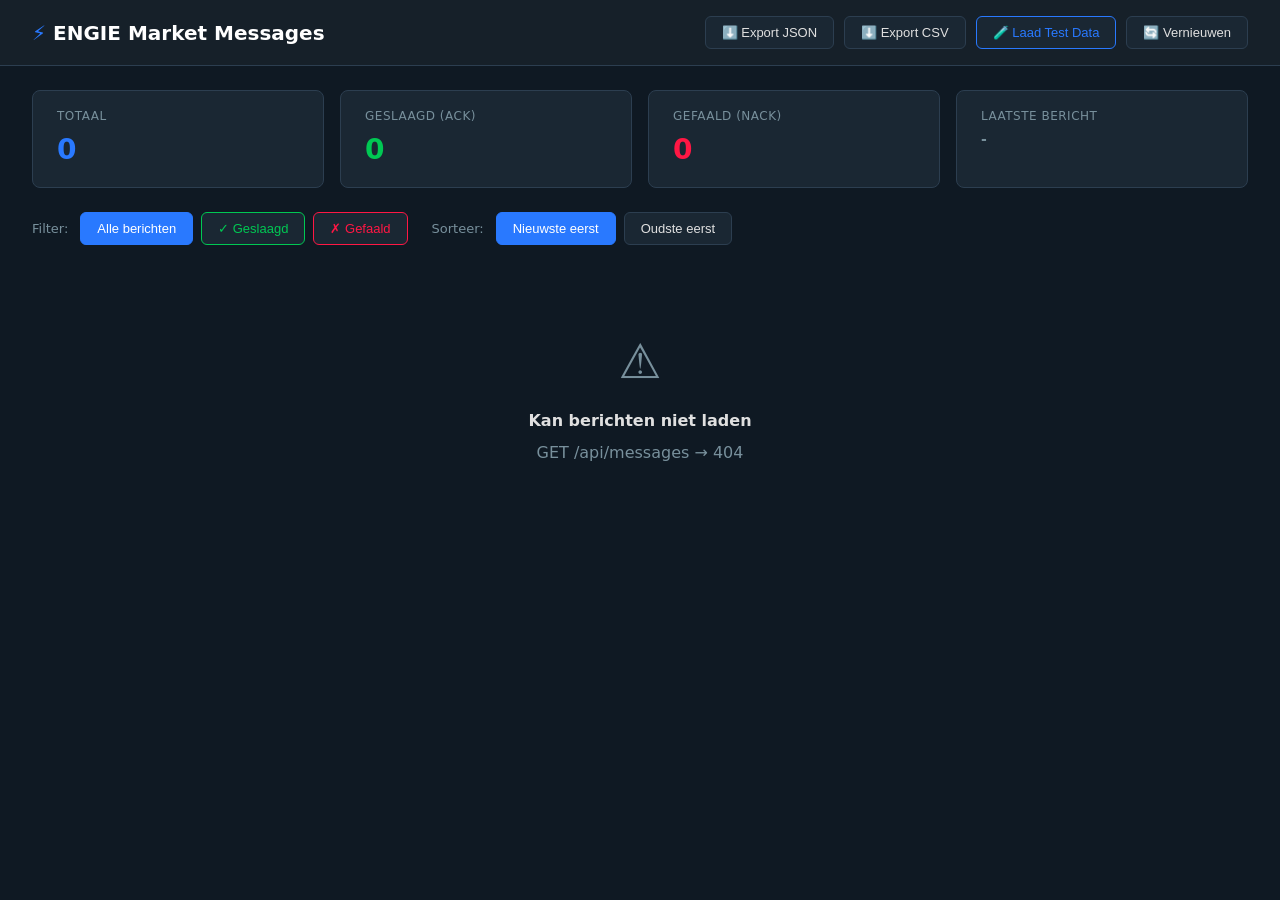
==== commit 8cccad03: "export + input xml" ====
--- a/src/main/resources/static/index.html
+++ b/src/main/resources/static/index.html
@@ -21,8 +21,10 @@
 <header>
     <h1><span class="accent">⚡</span> ENGIE Market Messages</h1>
     <div class="header-actions">
-        <button class="btn btn-blue" id="seedBtn" onclick="App.seedTestData()">🧪 Laad Test Data</button>
-        <button class="btn" onclick="App.refresh()">🔄 Vernieuwen</button>
+        <button class="btn" id="exportJsonBtn">⬇️ Export JSON</button>
+        <button class="btn" id="exportCsvBtn">⬇️ Export CSV</button>
+        <button class="btn btn-blue" id="seedBtn">🧪 Laad Test Data</button>
+        <button class="btn" id="refreshBtn">🔄 Vernieuwen</button>
     </div>
 </header>
 
@@ -52,13 +54,13 @@
     <!-- Filter & sort bar -->
     <div class="filter-bar">
         <span class="label">Filter:</span>
-        <button class="btn filter-btn active" data-filter="all"     onclick="App.setFilter('all')">Alle berichten</button>
-        <button class="btn filter-btn btn-green" data-filter="success" onclick="App.setFilter('success')">✓ Geslaagd</button>
-        <button class="btn filter-btn btn-red"   data-filter="failed"  onclick="App.setFilter('failed')">✗ Gefaald</button>
+        <button class="btn filter-btn active" data-filter="all">Alle berichten</button>
+        <button class="btn filter-btn btn-green" data-filter="success">✓ Geslaagd</button>
+        <button class="btn filter-btn btn-red" data-filter="failed">✗ Gefaald</button>
 
         <span class="label spacer">Sorteer:</span>
-        <button class="btn filter-btn active" data-sort="newest" onclick="App.setSort('newest')">Nieuwste eerst</button>
-        <button class="btn filter-btn"        data-sort="oldest" onclick="App.setSort('oldest')">Oudste eerst</button>
+        <button class="btn filter-btn active" data-sort="newest">Nieuwste eerst</button>
+        <button class="btn filter-btn" data-sort="oldest">Oudste eerst</button>
     </div>
 
     <!-- Message list -->
@@ -68,7 +70,7 @@
 </div>
 
 <!-- ==================== DETAIL SLIDE-IN PANEL ==================== -->
-<div class="overlay" id="overlay" onclick="App.closeDetail()"></div>
+<div class="overlay" id="overlay"></div>
 
 <div class="detail-panel" id="detailPanel">
     <div class="detail-header">
@@ -76,7 +78,7 @@
             <h2 id="detailTitle">Bericht Details</h2>
             <div class="uuid-label" id="detailUuid"></div>
         </div>
-        <button class="close-btn" onclick="App.closeDetail()">×</button>
+        <button class="close-btn" id="closeDetailBtn">×</button>
     </div>
     <div class="detail-body" id="detailBody"></div>
 </div>
--- a/src/main/resources/static/css/detail-panel.css
+++ b/src/main/resources/static/css/detail-panel.css
@@ -60,6 +60,38 @@
     padding: var(--spacing-lg);
 }
 
+.xml-section {
+    margin-bottom: 28px;
+}
+
+.xml-section-title {
+    font-size: 14px;
+    font-weight: 600;
+    color: var(--text-primary);
+    margin-bottom: 10px;
+}
+
+.xml-viewer {
+    margin: 0;
+    padding: 14px;
+    border-radius: var(--radius-md);
+    border: 1px solid var(--border-color);
+    background: var(--bg-card);
+    color: var(--text-primary);
+    font-family: var(--font-mono);
+    font-size: 12px;
+    line-height: 1.5;
+    white-space: pre-wrap;
+    word-break: break-word;
+}
+
+.xml-highlight-tag {
+    color: var(--color-info);
+    background: rgba(33, 150, 243, 0.14);
+    border-radius: 3px;
+    padding: 0 2px;
+}
+
 /* Meta info grid */
 .detail-meta {
     display: grid;
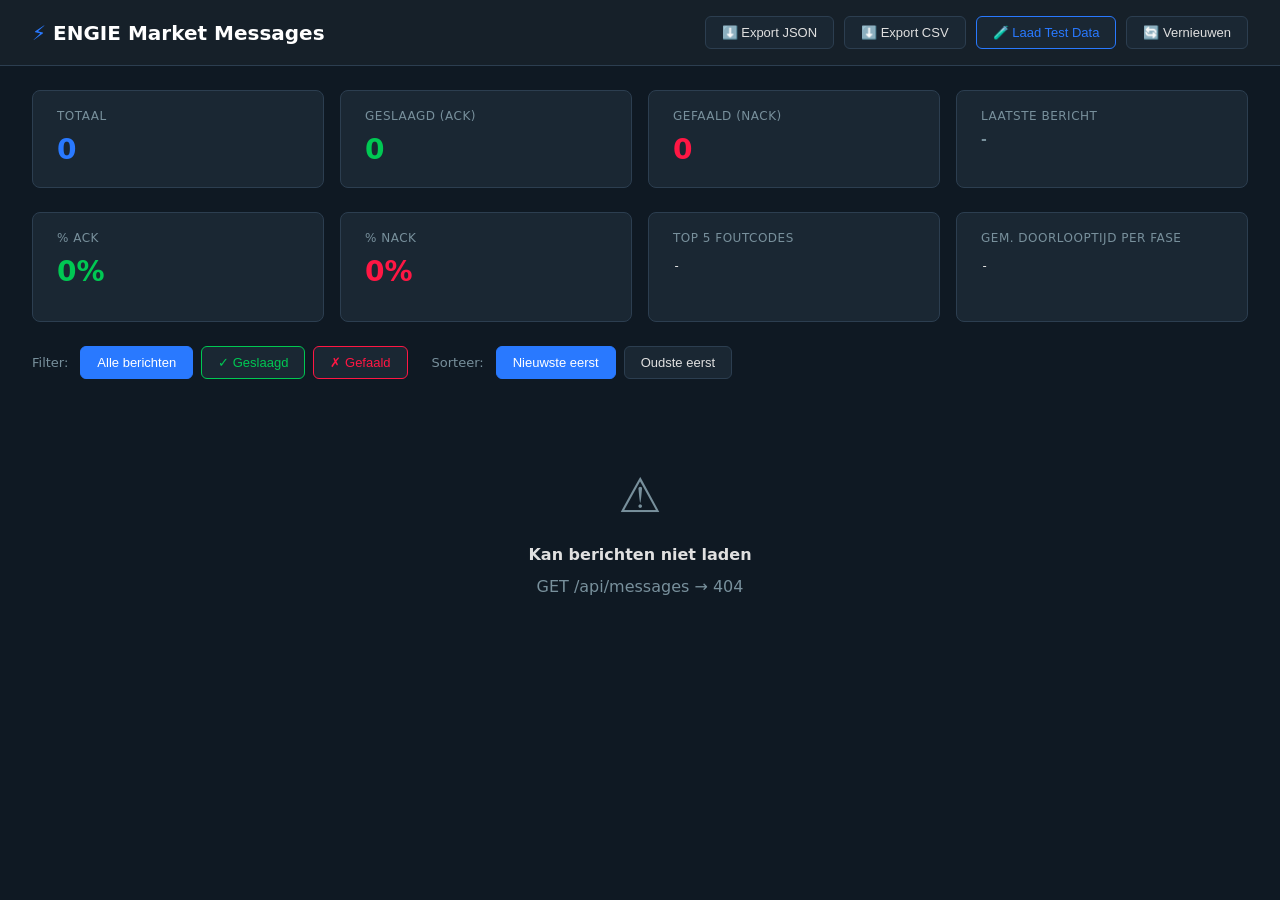
==== commit 16412263: "audit trail + verhoudingen" ====
--- a/src/main/resources/static/index.html
+++ b/src/main/resources/static/index.html
@@ -51,6 +51,25 @@
         </div>
     </div>
 
+    <div class="stats-bar kpi-bar">
+        <div class="stat-card">
+            <span class="label">% ACK</span>
+            <span class="value green" id="kpiAckPct">0%</span>
+        </div>
+        <div class="stat-card">
+            <span class="label">% NACK</span>
+            <span class="value red" id="kpiNackPct">0%</span>
+        </div>
+        <div class="stat-card">
+            <span class="label">Top 5 foutcodes</span>
+            <div class="kpi-multi" id="kpiTopCodes">-</div>
+        </div>
+        <div class="stat-card">
+            <span class="label">Gem. doorlooptijd per fase</span>
+            <div class="kpi-multi" id="kpiAvgPhase">-</div>
+        </div>
+    </div>
+
     <!-- Filter & sort bar -->
     <div class="filter-bar">
         <span class="label">Filter:</span>
--- a/src/main/resources/static/css/stats.css
+++ b/src/main/resources/static/css/stats.css
@@ -35,6 +35,24 @@
 .stat-card .value.blue  { color: var(--color-info); }
 .stat-card .value.muted { font-size: 14px; color: var(--text-muted); }
 
+.kpi-bar .stat-card {
+    min-height: 110px;
+}
+
+.kpi-multi {
+    margin-top: 6px;
+    font-size: 12px;
+    color: var(--text-primary);
+    line-height: 1.5;
+    font-family: var(--font-mono);
+}
+
+.kpi-multi div {
+    white-space: nowrap;
+    overflow: hidden;
+    text-overflow: ellipsis;
+}
+
 @media (max-width: 700px) {
     .stats-bar { flex-wrap: wrap; }
     .stat-card { min-width: 45%; }
--- a/src/main/resources/static/css/pipeline.css
+++ b/src/main/resources/static/css/pipeline.css
@@ -172,3 +172,44 @@
     border-radius: var(--radius-sm);
     border-left: 3px solid var(--color-error);
 }
+
+.audit-trail {
+    margin-top: 8px;
+    border: 1px solid var(--border-color);
+    border-radius: var(--radius-sm);
+    background: rgba(255, 255, 255, 0.02);
+    padding: 6px 8px;
+}
+
+.audit-trail summary {
+    cursor: pointer;
+    color: var(--text-muted);
+    font-size: 12px;
+    user-select: none;
+}
+
+.audit-block {
+    margin-top: 8px;
+}
+
+.audit-label {
+    font-size: 11px;
+    color: var(--color-info);
+    margin-bottom: 4px;
+    text-transform: uppercase;
+    letter-spacing: 0.5px;
+}
+
+.audit-block pre {
+    margin: 0;
+    padding: 8px;
+    background: var(--bg-card);
+    border: 1px solid var(--border-color);
+    border-radius: var(--radius-sm);
+    font-family: var(--font-mono);
+    font-size: 11px;
+    line-height: 1.45;
+    white-space: pre-wrap;
+    word-break: break-word;
+    color: var(--text-primary);
+}
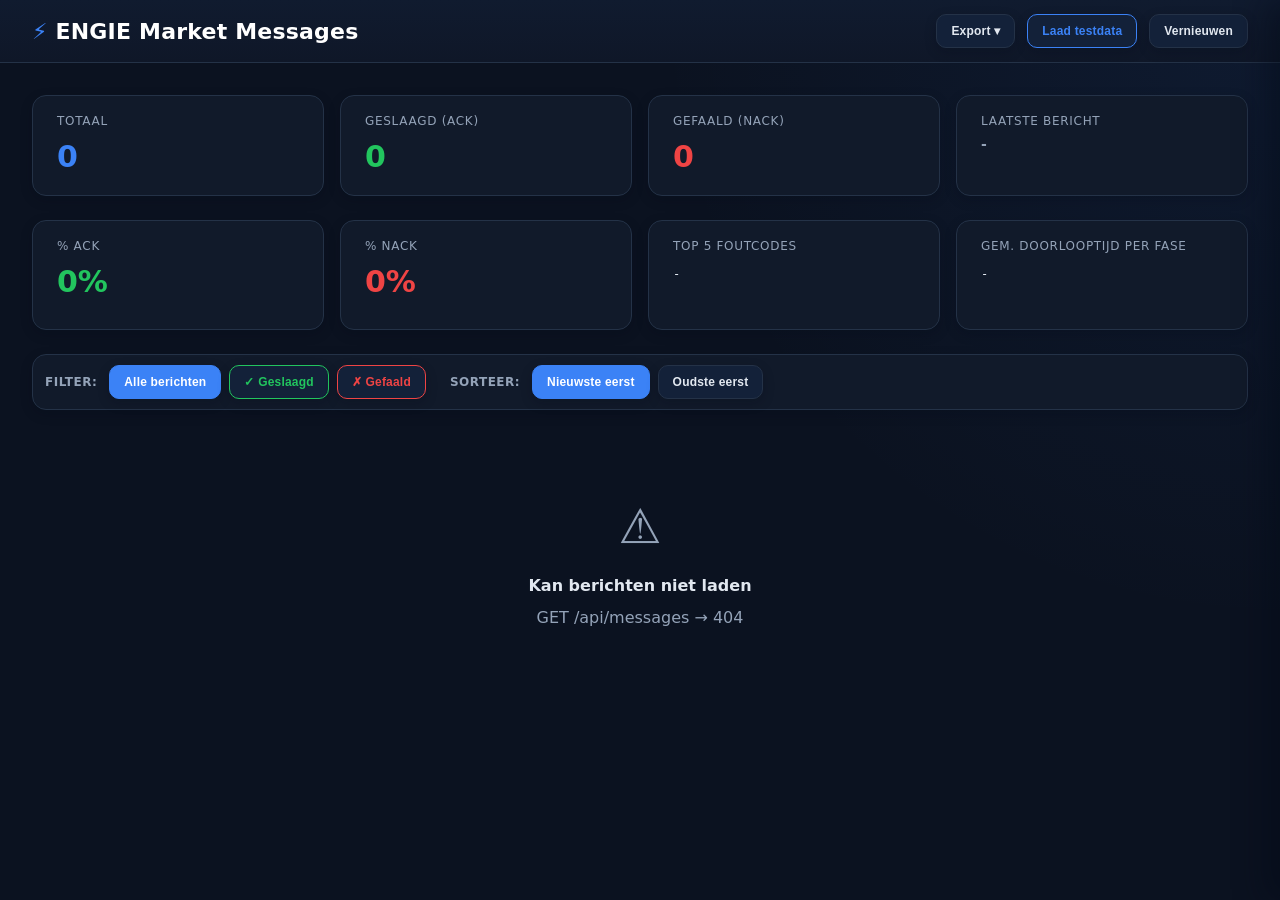
==== commit 0820c0fb: "betere style" ====
--- a/src/main/resources/static/index.html
+++ b/src/main/resources/static/index.html
@@ -21,10 +21,15 @@
 <header>
     <h1><span class="accent">⚡</span> ENGIE Market Messages</h1>
     <div class="header-actions">
-        <button class="btn" id="exportJsonBtn">⬇️ Export JSON</button>
-        <button class="btn" id="exportCsvBtn">⬇️ Export CSV</button>
-        <button class="btn btn-blue" id="seedBtn">🧪 Laad Test Data</button>
-        <button class="btn" id="refreshBtn">🔄 Vernieuwen</button>
+        <div class="dropdown" id="exportDropdown">
+            <button class="btn" id="exportMenuBtn" aria-expanded="false" aria-haspopup="true">Export ▾</button>
+            <div class="dropdown-menu" id="exportMenu" role="menu" aria-label="Export opties">
+                <button class="dropdown-item" id="exportJsonBtn" role="menuitem">Export JSON</button>
+                <button class="dropdown-item" id="exportCsvBtn" role="menuitem">Export CSV</button>
+            </div>
+        </div>
+        <button class="btn btn-blue" id="seedBtn">Laad testdata</button>
+        <button class="btn" id="refreshBtn">Vernieuwen</button>
     </div>
 </header>
 
--- a/src/main/resources/static/css/variables.css
+++ b/src/main/resources/static/css/variables.css
@@ -4,25 +4,29 @@
    =================================================== */
 :root {
     /* Status kleuren */
-    --color-success:    #00c853;
-    --color-error:      #ff1744;
-    --color-warning:    #ff9100;
-    --color-info:       #2979ff;
-    --color-neutral:    #90a4ae;
+    --color-success:    #22c55e;
+    --color-error:      #ef4444;
+    --color-warning:    #f59e0b;
+    --color-info:       #3b82f6;
+    --color-neutral:    #94a3b8;
 
     /* Achtergronden */
-    --bg-page:          #0f1923;
-    --bg-card:          #1a2733;
-    --bg-card-hover:    #223344;
-    --bg-header:        #162029;
+    --bg-page:          #0b1220;
+    --bg-card:          #111a2a;
+    --bg-card-hover:    #162236;
+    --bg-header:        #0f1728;
 
     /* Tekst */
-    --text-primary:     #e0e0e0;
-    --text-muted:       #78909c;
+    --text-primary:     #e2e8f0;
+    --text-muted:       #94a3b8;
     --text-white:       #ffffff;
 
     /* Borders */
-    --border-color:     #2c3e50;
+    --border-color:     #243247;
+
+    /* Schaduw */
+    --shadow-sm:        0 4px 12px rgba(2, 8, 23, 0.22);
+    --shadow-md:        0 10px 24px rgba(2, 8, 23, 0.28);
 
     /* Spacing */
     --spacing-xs:       4px;
@@ -32,9 +36,9 @@
     --spacing-xl:       32px;
 
     /* Border radius */
-    --radius-sm:        4px;
-    --radius-md:        6px;
-    --radius-lg:        8px;
+    --radius-sm:        6px;
+    --radius-md:        10px;
+    --radius-lg:        14px;
     --radius-pill:      12px;
     --radius-circle:    50%;
 
--- a/src/main/resources/static/css/base.css
+++ b/src/main/resources/static/css/base.css
@@ -11,7 +11,7 @@
 
 body {
     font-family: var(--font-sans);
-    background: var(--bg-page);
+    background: radial-gradient(circle at top right, rgba(59, 130, 246, 0.08), transparent 40%), var(--bg-page);
     color: var(--text-primary);
     min-height: 100vh;
     line-height: 1.5;
@@ -20,11 +20,11 @@
 .container {
     max-width: var(--max-width);
     margin: 0 auto;
-    padding: var(--spacing-lg) var(--spacing-xl);
+    padding: var(--spacing-xl) var(--spacing-xl);
 }
 
 /* Scrollbar styling */
-::-webkit-scrollbar { width: 6px; }
+::-webkit-scrollbar { width: 10px; }
 ::-webkit-scrollbar-track { background: transparent; }
-::-webkit-scrollbar-thumb { background: var(--border-color); border-radius: 3px; }
+::-webkit-scrollbar-thumb { background: #2e3f59; border-radius: 8px; border: 2px solid transparent; background-clip: content-box; }
 ::-webkit-scrollbar-thumb:hover { background: var(--text-muted); }
--- a/src/main/resources/static/css/header.css
+++ b/src/main/resources/static/css/header.css
@@ -2,21 +2,23 @@
    Header
    =================================================== */
 header {
-    background: var(--bg-header);
+    background: linear-gradient(180deg, #101b2f 0%, var(--bg-header) 100%);
     border-bottom: 1px solid var(--border-color);
-    padding: var(--spacing-md) var(--spacing-xl);
+    padding: 14px var(--spacing-xl);
     display: flex;
     align-items: center;
     justify-content: space-between;
     position: sticky;
     top: 0;
     z-index: 100;
+    backdrop-filter: blur(6px);
 }
 
 header h1 {
-    font-size: 20px;
-    font-weight: 600;
+    font-size: 22px;
+    font-weight: 700;
     color: var(--text-white);
+    letter-spacing: 0.2px;
 }
 
 header h1 .accent {
@@ -25,6 +27,6 @@
 
 .header-actions {
     display: flex;
-    gap: 10px;
+    gap: 12px;
     align-items: center;
 }
--- a/src/main/resources/static/css/stats.css
+++ b/src/main/resources/static/css/stats.css
@@ -16,17 +16,24 @@
     display: flex;
     flex-direction: column;
     gap: var(--spacing-xs);
+    box-shadow: var(--shadow-sm);
+    transition: border-color var(--transition-fast), transform var(--transition-fast);
+}
+
+.stat-card:hover {
+    border-color: #35527a;
+    transform: translateY(-1px);
 }
 
 .stat-card .label {
     font-size: 12px;
     color: var(--text-muted);
     text-transform: uppercase;
-    letter-spacing: 0.5px;
+    letter-spacing: 0.7px;
 }
 
 .stat-card .value {
-    font-size: 28px;
+    font-size: 30px;
     font-weight: 700;
 }
 
--- a/src/main/resources/static/css/filters.css
+++ b/src/main/resources/static/css/filters.css
@@ -7,12 +7,20 @@
     margin-bottom: 20px;
     flex-wrap: wrap;
     align-items: center;
+    background: var(--bg-card);
+    border: 1px solid var(--border-color);
+    border-radius: var(--radius-lg);
+    padding: 10px 12px;
+    box-shadow: var(--shadow-sm);
 }
 
 .filter-bar .label {
-    font-size: 13px;
+    font-size: 12px;
+    font-weight: 600;
     color: var(--text-muted);
     margin-right: var(--spacing-xs);
+    text-transform: uppercase;
+    letter-spacing: 0.5px;
 }
 
 .filter-bar .label.spacer {
@@ -21,5 +29,5 @@
 
 .filter-btn {
     font-size: 12px;
-    padding: 6px 12px;
+    padding: 7px 12px;
 }
--- a/src/main/resources/static/css/messages.css
+++ b/src/main/resources/static/css/messages.css
@@ -17,6 +17,7 @@
     display: flex;
     align-items: center;
     gap: var(--spacing-md);
+    box-shadow: var(--shadow-sm);
 }
 
 .message-main {
@@ -51,8 +52,8 @@
 
 .message-item:hover {
     background: var(--bg-card-hover);
-    border-color: var(--color-info);
-    transform: translateX(2px);
+    border-color: #3f6eb7;
+    transform: translateY(-1px);
 }
 
 /* Status icon (circle with check/cross) */
@@ -74,8 +75,8 @@
 
 /* Message info (title + UUID) */
 .message-info h3 {
-    font-size: 14px;
-    font-weight: 600;
+    font-size: 15px;
+    font-weight: 700;
     margin-bottom: 3px;
 }
 
@@ -91,13 +92,15 @@
 
 /* Status badge */
 .message-status {
-    font-size: 12px;
+    font-size: 11px;
     font-weight: 600;
-    padding: 4px 10px;
+    padding: 5px 10px;
     border-radius: var(--radius-pill);
     text-align: center;
     width: fit-content;
     justify-self: end;
+    text-transform: uppercase;
+    letter-spacing: 0.35px;
 }
 
 .message-status.COMPLETED  { background: rgba(0, 200, 83, 0.15);   color: var(--color-success); }
--- a/src/main/resources/static/css/detail-panel.css
+++ b/src/main/resources/static/css/detail-panel.css
@@ -7,13 +7,14 @@
     right: calc(-1 * var(--detail-width));
     width: var(--detail-width);
     height: 100vh;
-    background: var(--bg-header);
+    background: linear-gradient(180deg, #101a2c 0%, var(--bg-header) 100%);
     border-left: 1px solid var(--border-color);
     z-index: 200;
     transition: right var(--transition-slide);
     display: flex;
     flex-direction: column;
     overflow: hidden;
+    box-shadow: -14px 0 30px rgba(2, 8, 23, 0.45);
 }
 
 .detail-panel.open {
@@ -21,7 +22,7 @@
 }
 
 .detail-header {
-    padding: 20px var(--spacing-lg);
+    padding: 18px var(--spacing-lg);
     border-bottom: 1px solid var(--border-color);
     display: flex;
     justify-content: space-between;
@@ -29,8 +30,8 @@
 }
 
 .detail-header h2 {
-    font-size: 16px;
-    font-weight: 600;
+    font-size: 17px;
+    font-weight: 700;
 }
 
 .uuid-label {
@@ -41,17 +42,19 @@
 }
 
 .close-btn {
-    background: none;
-    border: none;
+    background: rgba(148, 163, 184, 0.1);
+    border: 1px solid var(--border-color);
+    border-radius: var(--radius-sm);
     color: var(--text-muted);
-    font-size: 24px;
+    font-size: 22px;
     cursor: pointer;
-    padding: var(--spacing-xs);
+    padding: 2px 8px;
     line-height: 1;
 }
 
 .close-btn:hover {
     color: var(--text-white);
+    border-color: #3f6eb7;
 }
 
 .detail-body {
@@ -79,7 +82,7 @@
     background: var(--bg-card);
     color: var(--text-primary);
     font-family: var(--font-mono);
-    font-size: 12px;
+    font-size: 11px;
     line-height: 1.5;
     white-space: pre-wrap;
     word-break: break-word;
@@ -102,6 +105,7 @@
 
 .meta-item {
     background: var(--bg-card);
+    border: 1px solid var(--border-color);
     border-radius: var(--radius-md);
     padding: 10px 14px;
 }
--- a/src/main/resources/static/css/components.css
+++ b/src/main/resources/static/css/components.css
@@ -4,22 +4,31 @@
 
 /* Button base */
 .btn {
-    padding: 8px 16px;
+    padding: 9px 14px;
     border: 1px solid var(--border-color);
     border-radius: var(--radius-md);
-    background: var(--bg-card);
+    background: #132139;
     color: var(--text-primary);
     cursor: pointer;
-    font-size: 13px;
+    font-size: 12px;
+    font-weight: 600;
+    letter-spacing: 0.2px;
     transition: all var(--transition-fast);
     display: flex;
     align-items: center;
     gap: 6px;
+    box-shadow: var(--shadow-sm);
 }
 
 .btn:hover {
     background: var(--bg-card-hover);
-    border-color: var(--color-info);
+    border-color: #3f6eb7;
+    transform: translateY(-1px);
+}
+
+.btn:focus-visible {
+    outline: 2px solid rgba(59, 130, 246, 0.6);
+    outline-offset: 2px;
 }
 
 .btn.active {
@@ -39,6 +48,51 @@
 
 .btn-blue        { border-color: var(--color-info); color: var(--color-info); }
 .btn-blue:hover  { background: var(--color-info); color: var(--text-white); }
+
+/* Header dropdown menu */
+.dropdown {
+    position: relative;
+}
+
+.dropdown-menu {
+    position: absolute;
+    top: calc(100% + 8px);
+    right: 0;
+    min-width: 170px;
+    padding: 6px;
+    border: 1px solid var(--border-color);
+    border-radius: var(--radius-md);
+    background: var(--bg-card);
+    box-shadow: var(--shadow-md);
+    display: none;
+    z-index: 220;
+}
+
+.dropdown.open .dropdown-menu {
+    display: block;
+}
+
+.dropdown-item {
+    width: 100%;
+    text-align: left;
+    background: transparent;
+    color: var(--text-primary);
+    border: none;
+    border-radius: var(--radius-sm);
+    padding: 9px 10px;
+    font-size: 12px;
+    font-weight: 600;
+    cursor: pointer;
+}
+
+.dropdown-item:hover {
+    background: var(--bg-card-hover);
+}
+
+.dropdown-item:focus-visible {
+    outline: 2px solid rgba(59, 130, 246, 0.6);
+    outline-offset: 1px;
+}
 
 /* Loading spinner */
 .loading {
@@ -94,6 +148,7 @@
     transform: translateY(100px);
     opacity: 0;
     transition: all var(--transition-slide);
+    box-shadow: var(--shadow-md);
 }
 
 .toast.show {
